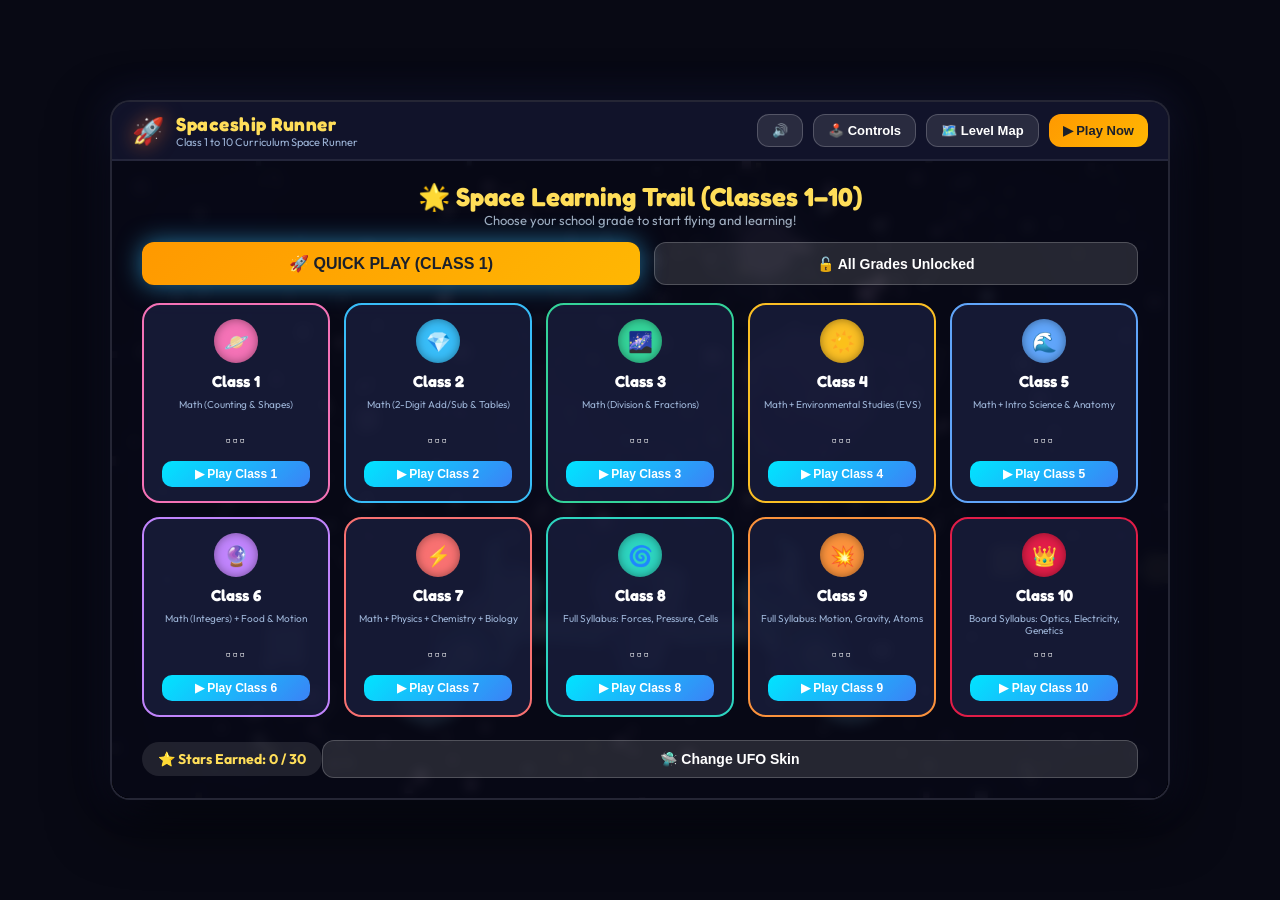
==== WebPreview/index.html @ ee6b1a4c "Initial commit: Spaceship Runner 3D complete game with WebGL 3D engine, Unity C# project, and 10 gra" ====
<!DOCTYPE html>
<html lang="en">
<head>
  <meta charset="UTF-8">
  <meta name="viewport" content="width=device-width, initial-scale=1.0, maximum-scale=1.0, user-scalable=no, viewport-fit=cover">
  <title>Spaceship Runner — 3D Space Runner (Class 1 to 10)</title>
  <link rel="stylesheet" href="styles.css">
  <link rel="preconnect" href="https://fonts.googleapis.com">
  <link rel="preconnect" href="https://fonts.gstatic.com" crossorigin>
  <link href="https://fonts.googleapis.com/css2?family=Outfit:wght@400;600;700;800&family=Fredoka:wght@500;600;700&display=swap" rel="stylesheet">
</head>
<body>
  <div id="game-container">
    <!-- Top Header Bar -->
    <header id="top-bar">
      <div class="logo-area">
        <span class="logo-icon">🚀</span>
        <div class="logo-text">
          <span class="logo-title">Spaceship Runner</span>
          <span class="logo-subtitle">Class 1 to 10 Curriculum Space Runner</span>
        </div>
      </div>
      <div class="header-actions">
        <button id="btn-sound-toggle" class="icon-btn" title="Toggle Sound">🔊</button>
        <button id="btn-controls-toggle" class="nav-btn" title="Toggle On-Screen Virtual Controls">🕹️ Controls</button>
        <button id="btn-map-nav" class="nav-btn">🗺️ Level Map</button>
        <button id="btn-play-hero" class="btn-primary" style="padding: 6px 14px; font-size: 13px;">▶ Play Now</button>
      </div>
    </header>

    <!-- Main Screen Viewport (Three.js 3D WebGL Canvas) -->
    <div id="viewport-wrapper">
      <!-- Cinematic Lens & Space Vignette Overlay -->
      <div id="cinematic-lens-overlay"></div>

      <!-- HUD Overlay (Active during gameplay) -->
      <div id="hud-overlay" class="overlay-panel hidden">
        <div class="hud-left">
          <div class="hud-card level-badge" id="hud-level-badge">Class 1 • Playful Stardust</div>
          <div class="hud-card lives-display" id="hud-lives">
            <span class="heart-icon">❤️</span>
            <span class="heart-icon">❤️</span>
            <span class="heart-icon">❤️</span>
          </div>
        </div>

        <div class="hud-center">
          <div class="hud-progress-wrapper">
            <div class="progress-bar-bg">
              <div id="hud-progress-fill" class="progress-bar-fill" style="width: 0%;"></div>
            </div>
            <span id="hud-progress-text">0 / 5 Coins</span>
          </div>
        </div>

        <div class="hud-right">
          <div class="hud-card score-display">
            <span class="stat-label">SCORE</span>
            <span id="hud-score-val" class="stat-value">0</span>
          </div>
          <div class="hud-card coins-display">
            <span class="stat-label">COINS</span>
            <span id="hud-coins-val" class="stat-value">🪙 0</span>
          </div>
        </div>

        <!-- Dash Ready Indicator -->
        <div id="hud-dash-indicator">
          <div class="dash-bar-bg">
            <div id="hud-dash-fill" class="dash-bar-fill"></div>
          </div>
          <span class="dash-label">WARP DASH [READY]</span>
        </div>

        <!-- Controls helper hint for kids (Auto adapts to desktop / mobile) -->
        <div class="controls-hint" id="hud-controls-hint">
          <span>⌨️ Move: WASD / Arrows / Touch Drag</span>
          <span>•</span>
          <span>⚡ Dash: [SHIFT] or Touch Button</span>
          <span>•</span>
          <span>Collect 🪙 Coins!</span>
        </div>
      </div>

      <!-- Universal Mobile Touch Controls (Auto-shown on touch devices) -->
      <div id="mobile-controls" class="mobile-touch-overlay hidden">
        <!-- Virtual Joystick Area (Left) -->
        <div id="mobile-joystick-zone">
          <div id="joystick-base">
            <div id="joystick-thumb"></div>
          </div>
          <span class="joystick-hint">STEER</span>
        </div>

        <!-- Action Area (Right) -->
        <div id="mobile-action-zone">
          <button id="btn-mobile-dash" class="mobile-dash-btn" title="Warp Dash">
            <span class="dash-btn-icon">⚡</span>
            <span class="dash-btn-text">DASH</span>
            <div class="dash-btn-cooldown" id="mobile-dash-cooldown"></div>
          </button>
        </div>
      </div>

      <!-- Level Map Modal / Screen -->
      <div id="level-map-screen" class="screen-view">
        <div class="map-header">
          <h2>🌟 Space Learning Trail (Classes 1–10)</h2>
          <p>Choose your school grade to start flying and learning!</p>
          <div class="hero-actions" style="margin-top: 14px; display: flex; justify-content: center; gap: 14px; flex-wrap: wrap;">
            <button id="btn-quick-play" class="btn-primary" style="font-size: 16px; padding: 12px 28px; box-shadow: 0 0 25px rgba(56, 189, 248, 0.6); cursor: pointer;">🚀 QUICK PLAY (CLASS 1)</button>
            <button id="btn-unlock-all" class="btn-secondary" style="font-size: 14px; padding: 10px 20px; cursor: pointer;">🔓 All Grades Unlocked</button>
          </div>
        </div>

        <div class="map-trail-container" id="map-trail">
          <!-- 10 Level Nodes dynamically injected -->
        </div>

        <div class="map-footer">
          <div class="stats-pill" id="map-total-stars">⭐ Stars Earned: 0 / 30</div>
          <button id="btn-custom-skin" class="btn-secondary">🛸 Change UFO Skin</button>
        </div>
      </div>

      <!-- Question Panel Modal (Pauses Gameplay) -->
      <div id="question-modal" class="screen-view hidden modal-center">
        <div class="modal-card question-card">
          <div class="question-header">
            <div class="subject-badge" id="q-subject-badge">🧮 MATH</div>
            <div class="topic-tag" id="q-topic-tag">Counting</div>
          </div>

          <div class="question-body">
            <p id="q-text">How many stars are there: ★ ★ ★ ★ ★ ?</p>
          </div>

          <div class="options-grid" id="q-options-grid">
            <button class="opt-btn opt-a" data-index="0">A. 3</button>
            <button class="opt-btn opt-b" data-index="1">B. 4</button>
            <button class="opt-btn opt-c" data-index="2">C. 5</button>
            <button class="opt-btn opt-d" data-index="3">D. 6</button>
          </div>

          <div class="question-mascot-footer">
            <img src="Sprites/mascot_nova.png" alt="Mascot Nova" class="mascot-avatar" id="q-mascot-img">
            <div class="mascot-bubble" id="q-mascot-speech">
              You can do it! Take your time and pick the best answer.
            </div>
            <button id="btn-hint" class="hint-btn">💡 Hint</button>
          </div>
          <div id="q-hint-box" class="hint-box hidden"></div>
        </div>
      </div>

      <!-- "Let's Learn!" Screen (Wrong Answer Educational View) -->
      <div id="learn-mode-modal" class="screen-view hidden modal-center">
        <div class="modal-card learn-card">
          <div class="learn-header">
            <span class="learn-icon">💡</span>
            <h3>Not quite — let's learn this together!</h3>
          </div>

          <div class="learn-question-restated" id="learn-q-restated">
            A force applied on a smaller area produces greater pressure...
          </div>

          <div class="answer-comparison">
            <div class="ans-box ans-wrong">
              <span class="ans-tag">Your Choice</span>
              <p id="learn-chosen-ans">Because the nail is heavier</p>
            </div>
            <div class="ans-box ans-correct">
              <span class="ans-tag">Correct Answer ✓</span>
              <p id="learn-correct-ans">Because the area of the tip is very small, increasing pressure</p>
            </div>
          </div>

          <div class="solution-steps-panel">
            <h4 class="steps-heading">Step-by-Step Solution:</h4>
            <div class="steps-list" id="learn-steps-list">
              <!-- Numbered plain language steps injected here -->
            </div>
          </div>

          <div class="learn-mascot-banner">
            <img src="Sprites/mascot_nova.png" alt="Mascot Nova" class="mascot-avatar">
            <div class="mascot-speech-encouraging">
              "Great try! Now you know it — let's keep flying!" 🚀
            </div>
          </div>

          <div class="learn-actions">
            <button id="btn-learn-retry" class="btn-primary">🔄 Try Again (Same Question)</button>
            <button id="btn-learn-continue" class="btn-success">🚀 Continue Flying</button>
            <button id="btn-learn-map" class="btn-secondary">🗺️ Back to Map</button>
          </div>
        </div>
      </div>

      <!-- Level Complete Modal -->
      <div id="level-complete-modal" class="screen-view hidden modal-center">
        <div class="modal-card complete-card">
          <div class="complete-header">
            <div class="confetti-icon">🎉</div>
            <h2 id="complete-level-title">Class 1 Cleared!</h2>
            <p id="complete-subtitle">Fantastic job flying through the nebula!</p>
          </div>

          <div class="stars-earned-row" id="complete-stars-row">
            <span class="star-award">⭐</span>
            <span class="star-award">⭐</span>
            <span class="star-award">⭐</span>
          </div>

          <div class="complete-stats-row">
            <div class="stat-tile">
              <span class="stat-num" id="complete-score-val">50</span>
              <span class="stat-lbl">Points</span>
            </div>
            <div class="stat-tile">
              <span class="stat-num" id="complete-coins-val">5</span>
              <span class="stat-lbl">Coins</span>
            </div>
            <div class="stat-tile">
              <span class="stat-num" id="complete-accuracy-val">100%</span>
              <span class="stat-lbl">Accuracy</span>
            </div>
          </div>

          <!-- Subject Accuracy Report -->
          <div class="accuracy-breakdown-card">
            <h4>📊 Subject Accuracy Report:</h4>
            <div id="complete-subject-metrics" class="metrics-list">
              <!-- Injected per-subject stats -->
            </div>
          </div>

          <div class="complete-actions">
            <button id="btn-next-level" class="btn-primary">Next Grade 🚀</button>
            <button id="btn-replay-level" class="btn-secondary">Replay 🔄</button>
            <button id="btn-complete-map" class="btn-secondary">Level Map 🗺️</button>
          </div>
        </div>
      </div>

      <!-- Shields Depleted / Try Again Modal -->
      <div id="gameover-modal" class="screen-view hidden modal-center">
        <div class="modal-card learn-card" style="text-align: center; align-items: center;">
          <div class="learn-header">
            <span class="learn-icon" style="font-size: 38px;">🛡️</span>
            <h3 style="color: #f87171; font-size: 22px;">Shields Depleted!</h3>
          </div>
          <p style="color: #cbd5e1; font-size: 15px; max-width: 480px; line-height: 1.5;">
            No worries, space cadet! Every asteroid makes you a sharper pilot. Let's recharge your shields and take another flight!
          </p>
          <div class="learn-actions" style="margin-top: 10px; display: flex; gap: 12px; justify-content: center; flex-wrap: wrap;">
            <button id="btn-gameover-retry" class="btn-primary" style="font-size: 15px; padding: 12px 24px;">🔄 Recharge & Try Again</button>
            <button id="btn-gameover-map" class="btn-secondary" style="font-size: 14px; padding: 12px 20px;">🗺️ Choose Level</button>
          </div>
        </div>
      </div>

      <!-- Skin Customizer Modal -->
      <div id="skin-modal" class="screen-view hidden modal-center">
        <div class="modal-card skin-card">
          <h3>🛸 Choose Your UFO Spaceship</h3>
          <p>Clear higher school grades to unlock special fleet skins!</p>

          <div class="skins-grid">
            <div class="skin-item" data-skin="saucer">
              <img src="Sprites/ufo_saucer.png" alt="Classic Saucer">
              <span class="skin-name">Classic Saucer</span>
              <span class="skin-status unlocked">Default</span>
            </div>
            <div class="skin-item locked" data-skin="dart" id="skin-dart">
              <img src="Sprites/ufo_dart.png" alt="Neon Dart">
              <span class="skin-name">Neon Dart</span>
              <span class="skin-status" id="skin-dart-status">Unlocks at Class 3</span>
            </div>
            <div class="skin-item locked" data-skin="cruiser" id="skin-cruiser">
              <img src="Sprites/ufo_saucer.png" alt="Cosmic Cruiser" style="filter: hue-rotate(180deg);">
              <span class="skin-name">Cosmic Cruiser</span>
              <span class="skin-status" id="skin-cruiser-status">Unlocks at Class 6</span>
            </div>
            <div class="skin-item locked" data-skin="quantum" id="skin-quantum">
              <img src="Sprites/ufo_dart.png" alt="Quantum Explorer" style="filter: hue-rotate(280deg);">
              <span class="skin-name">Quantum Explorer</span>
              <span class="skin-status" id="skin-quantum-status">Unlocks at Class 9</span>
            </div>
          </div>

          <button id="btn-close-skin" class="btn-secondary">Done</button>
        </div>
      </div>

    </div>
  </div>

  <script src="three.min.js"></script>
  <script src="game3d.js"></script>
</body>
</html>
---- WebPreview/styles.css ----
:root {
  --bg-dark: #0c0d1e;
  --panel-bg: rgba(22, 24, 48, 0.94);
  --accent-gold: #ffcc00;
  --accent-cyan: #38ef7d;
  --accent-rose: #ff4b72;
  --pastel-a: #ffe8d6;
  --pastel-b: #d8f3dc;
  --pastel-c: #e0f2fe;
  --pastel-d: #f3e8ff;
  --font-main: 'Outfit', sans-serif;
  --font-kid: 'Fredoka', cursive, sans-serif;
}

* {
  box-sizing: border-box;
  margin: 0;
  padding: 0;
  user-select: none;
}

body {
  background: #080914;
  color: #ffffff;
  font-family: var(--font-main);
  min-height: 100vh;
  display: flex;
  align-items: center;
  justify-content: center;
  overflow: hidden;
}

#game-container {
  width: 100%;
  max-width: 1060px;
  height: 98vh;
  max-height: 700px;
  margin: auto;
  background: var(--bg-dark);
  border-radius: 20px;
  box-shadow: 0 20px 60px rgba(0, 0, 0, 0.8), 0 0 40px rgba(70, 80, 200, 0.2);
  border: 2px solid rgba(255, 255, 255, 0.1);
  overflow: hidden;
  display: flex;
  flex-direction: column;
}

/* Header */
#top-bar {
  display: flex;
  justify-content: space-between;
  align-items: center;
  padding: 10px 20px;
  background: rgba(18, 20, 42, 0.98);
  border-bottom: 2px solid rgba(255, 255, 255, 0.08);
  flex-shrink: 0;
}

.logo-area {
  display: flex;
  align-items: center;
  gap: 12px;
}

.logo-icon {
  font-size: 26px;
  filter: drop-shadow(0 0 10px rgba(255, 120, 50, 0.6));
}

.logo-title {
  font-family: var(--font-kid);
  font-size: 19px;
  font-weight: 700;
  color: #ffde59;
  letter-spacing: 0.5px;
  display: block;
}

.logo-subtitle {
  font-size: 11px;
  color: #9cb3d6;
  display: block;
}

.header-actions {
  display: flex;
  gap: 10px;
}

.icon-btn, .nav-btn {
  background: rgba(255, 255, 255, 0.1);
  border: 1px solid rgba(255, 255, 255, 0.2);
  color: white;
  padding: 8px 14px;
  border-radius: 12px;
  font-size: 13px;
  font-weight: 600;
  cursor: pointer;
  transition: all 0.2s ease;
}

.icon-btn:hover, .nav-btn:hover {
  background: rgba(255, 255, 255, 0.2);
  transform: translateY(-2px);
}

/* Viewport */
#viewport-wrapper {
  position: relative;
  width: 100%;
  flex: 1;
  min-height: 0;
  background: #000;
  overflow: hidden;
  touch-action: none;
}

/* Cinematic Lens & Vignette */
#cinematic-lens-overlay {
  position: absolute;
  inset: 0;
  pointer-events: none;
  background: radial-gradient(circle at center, rgba(0,0,0,0) 55%, rgba(6,9,24,0.45) 80%, rgba(2,3,10,0.82) 100%);
  box-shadow: inset 0 0 80px rgba(0,0,0,0.7);
  z-index: 4;
}

#game-canvas, #viewport-wrapper canvas {
  width: 100%;
  height: 100%;
  display: block;
}

/* HUD Overlay */
#hud-overlay {
  position: absolute;
  top: 0;
  left: 0;
  width: 100%;
  height: 100%;
  pointer-events: none;
  display: flex;
  flex-direction: column;
  justify-content: space-between;
  padding: 16px 20px;
}

.hud-left, .hud-right {
  display: flex;
  gap: 12px;
  align-items: center;
}

.hud-card {
  background: rgba(16, 18, 38, 0.85);
  backdrop-filter: blur(8px);
  border: 1px solid rgba(255, 255, 255, 0.15);
  border-radius: 12px;
  padding: 6px 14px;
  font-size: 14px;
  font-weight: 700;
  display: flex;
  align-items: center;
  gap: 8px;
  box-shadow: 0 4px 15px rgba(0,0,0,0.3);
}

.level-badge {
  color: #5ce1e6;
  border-color: rgba(92, 225, 230, 0.3);
}

.stat-label {
  color: #8da4c4;
  font-size: 10px;
  font-weight: 800;
}

.stat-value {
  color: #ffde59;
  font-size: 16px;
  font-family: var(--font-kid);
}

.hud-progress-wrapper {
  display: flex;
  flex-direction: column;
  align-items: center;
  gap: 4px;
}

.progress-bar-bg {
  width: 220px;
  height: 12px;
  background: rgba(255, 255, 255, 0.15);
  border-radius: 6px;
  overflow: hidden;
  border: 1px solid rgba(255, 255, 255, 0.2);
}

.progress-bar-fill {
  height: 100%;
  background: linear-gradient(90deg, #ff9900, #ffea00);
  transition: width 0.3s ease;
}

#hud-progress-text {
  font-size: 11px;
  font-weight: 700;
  color: #d1e2f9;
}

#hud-dash-indicator {
  align-self: flex-start;
  margin-top: auto;
  margin-bottom: 24px;
  background: rgba(14, 16, 32, 0.85);
  padding: 6px 12px;
  border-radius: 10px;
  border: 1px solid rgba(255, 255, 255, 0.1);
  display: flex;
  align-items: center;
  gap: 8px;
}

.dash-bar-bg {
  width: 70px;
  height: 8px;
  background: rgba(255, 255, 255, 0.2);
  border-radius: 4px;
  overflow: hidden;
}

.dash-bar-fill {
  width: 100%;
  height: 100%;
  background: #00e5ff;
}

.dash-label {
  font-size: 11px;
  font-weight: 700;
  color: #00e5ff;
}

.controls-hint {
  align-self: center;
  background: rgba(0, 0, 0, 0.6);
  padding: 4px 14px;
  border-radius: 20px;
  font-size: 11px;
  color: #a0aec0;
  display: flex;
  gap: 8px;
}

/* Modals and Screens */
.screen-view {
  position: absolute;
  top: 0;
  left: 0;
  width: 100%;
  height: 100%;
  background: rgba(8, 10, 24, 0.88);
  backdrop-filter: blur(6px);
  z-index: 50;
  display: flex;
  flex-direction: column;
  transition: opacity 0.25s ease;
}

.hidden {
  display: none !important;
}

.modal-center {
  align-items: center;
  justify-content: center;
}

.modal-card {
  background: var(--panel-bg);
  border: 2px solid rgba(255, 255, 255, 0.15);
  border-radius: 24px;
  box-shadow: 0 25px 60px rgba(0, 0, 0, 0.8);
  padding: 24px 30px;
  max-width: 680px;
  width: 90%;
  display: flex;
  flex-direction: column;
  gap: 16px;
  animation: popIn 0.25s cubic-bezier(0.175, 0.885, 0.32, 1.275);
}

@keyframes popIn {
  from { transform: scale(0.92); opacity: 0; }
  to { transform: scale(1); opacity: 1; }
}

/* Level Map Screen */
#level-map-screen {
  padding: 20px 30px;
  overflow-y: auto;
}

.map-header {
  text-align: center;
  margin-bottom: 18px;
}

.map-header h2 {
  font-family: var(--font-kid);
  font-size: 26px;
  color: #ffde59;
}

.map-header p {
  font-size: 13px;
  color: #a0aec0;
}

.map-trail-container {
  display: grid;
  grid-template-columns: repeat(5, 1fr);
  gap: 14px;
  margin-bottom: 20px;
}

.map-node {
  background: rgba(26, 29, 60, 0.8);
  border: 2px solid rgba(255, 255, 255, 0.15);
  border-radius: 18px;
  padding: 14px 10px;
  display: flex;
  flex-direction: column;
  align-items: center;
  gap: 8px;
  cursor: pointer;
  transition: all 0.2s ease;
  position: relative;
}

.map-node:hover:not(.locked) {
  transform: translateY(-4px);
  border-color: #ffcc00;
  box-shadow: 0 10px 25px rgba(255, 204, 0, 0.3);
}

.map-node.locked {
  opacity: 0.55;
  cursor: not-allowed;
  filter: grayscale(0.6);
}

.node-planet-badge {
  width: 44px;
  height: 44px;
  border-radius: 50%;
  display: flex;
  align-items: center;
  justify-content: center;
  font-size: 20px;
  box-shadow: inset 0 0 10px rgba(0,0,0,0.4);
}

.node-class-name {
  font-family: var(--font-kid);
  font-size: 16px;
  font-weight: 700;
  color: white;
}

.node-subjects {
  font-size: 10px;
  text-align: center;
  color: #9cb3d6;
  height: 24px;
  line-height: 1.2;
}

.node-stars {
  font-size: 14px;
  letter-spacing: 2px;
}

.node-play-btn {
  background: linear-gradient(135deg, #00e5ff 0%, #3b82f6 100%);
  color: white;
  border: none;
  border-radius: 10px;
  padding: 6px 14px;
  font-size: 12px;
  font-weight: 700;
  cursor: pointer;
  margin-top: 4px;
  transition: transform 0.15s ease, box-shadow 0.15s ease;
  width: 90%;
  text-align: center;
}

.map-node:hover .node-play-btn {
  transform: scale(1.05);
  box-shadow: 0 0 12px rgba(0, 229, 255, 0.7);
}

@media (max-width: 900px) {
  .map-trail-container {
    grid-template-columns: repeat(3, 1fr) !important;
  }
}

@media (max-width: 600px) {
  .map-trail-container {
    grid-template-columns: repeat(2, 1fr) !important;
    gap: 10px !important;
  }
}

@media (max-width: 400px) {
  .map-trail-container {
    grid-template-columns: 1fr !important;
  }
}

.map-footer {
  display: flex;
  justify-content: space-between;
  align-items: center;
  margin-top: auto;
}

.stats-pill {
  background: rgba(255, 255, 255, 0.1);
  padding: 8px 16px;
  border-radius: 20px;
  font-size: 14px;
  font-weight: 700;
  color: #ffde59;
}

/* Question Panel Modal */
.question-header {
  display: flex;
  justify-content: space-between;
  align-items: center;
}

.subject-badge {
  background: linear-gradient(135deg, #ff7b00, #ffae00);
  color: white;
  padding: 4px 14px;
  border-radius: 12px;
  font-weight: 800;
  font-size: 13px;
  letter-spacing: 0.5px;
}

.topic-tag {
  color: #9cb3d6;
  font-size: 13px;
  font-weight: 600;
}

.question-body {
  background: rgba(0, 0, 0, 0.25);
  padding: 16px 20px;
  border-radius: 16px;
  border: 1px solid rgba(255, 255, 255, 0.08);
}

.question-body p {
  font-size: 18px;
  line-height: 1.45;
  color: #f7fafc;
  font-weight: 600;
}

.options-grid {
  display: grid;
  grid-template-columns: 1fr 1fr;
  gap: 12px;
}

.opt-btn {
  padding: 14px 18px;
  border-radius: 14px;
  border: 2px solid transparent;
  font-family: var(--font-main);
  font-size: 15px;
  font-weight: 700;
  text-align: left;
  cursor: pointer;
  transition: all 0.18s ease;
  color: #1a202c;
}

.opt-a { background: var(--pastel-a); }
.opt-b { background: var(--pastel-b); }
.opt-c { background: var(--pastel-c); }
.opt-d { background: var(--pastel-d); }

.opt-btn:hover {
  transform: translateY(-2px);
  filter: brightness(1.05);
  box-shadow: 0 6px 18px rgba(0, 0, 0, 0.3);
}

.opt-btn.correct-highlight {
  background: #38ef7d !important;
  color: #032b13 !important;
  border-color: #00ff66;
}

.opt-btn.wrong-highlight {
  background: #ff5e62 !important;
  color: white !important;
  border-color: #ff2233;
}

.question-mascot-footer {
  display: flex;
  align-items: center;
  gap: 12px;
  background: rgba(255, 255, 255, 0.05);
  padding: 10px 14px;
  border-radius: 14px;
}

.mascot-avatar {
  width: 44px;
  height: 44px;
  object-fit: contain;
}

.mascot-bubble {
  font-size: 13px;
  color: #e2e8f0;
  flex: 1;
}

.hint-btn {
  background: rgba(255, 220, 50, 0.15);
  border: 1px solid rgba(255, 220, 50, 0.4);
  color: #ffde59;
  padding: 6px 12px;
  border-radius: 10px;
  font-size: 12px;
  font-weight: 700;
  cursor: pointer;
}

.hint-box {
  background: rgba(255, 220, 50, 0.1);
  border: 1px dashed rgba(255, 220, 50, 0.5);
  padding: 10px 14px;
  border-radius: 10px;
  font-size: 13px;
  color: #ffde59;
}

/* Learn Mode Modal */
.learn-card {
  max-width: 640px;
  border-color: #38ef7d;
  box-shadow: 0 20px 60px rgba(56, 239, 125, 0.2);
}

.learn-header {
  display: flex;
  align-items: center;
  gap: 10px;
  color: #5ce1e6;
}

.learn-header h3 {
  font-family: var(--font-kid);
  font-size: 22px;
  color: #5ce1e6;
}

.learn-question-restated {
  font-size: 15px;
  color: #cbd5e0;
  background: rgba(0, 0, 0, 0.25);
  padding: 10px 14px;
  border-radius: 10px;
}

.answer-comparison {
  display: grid;
  grid-template-columns: 1fr 1fr;
  gap: 12px;
}

.ans-box {
  padding: 10px 14px;
  border-radius: 12px;
  display: flex;
  flex-direction: column;
  gap: 4px;
}

.ans-wrong {
  background: rgba(255, 75, 114, 0.15);
  border: 1.5px solid #ff4b72;
}

.ans-correct {
  background: rgba(56, 239, 125, 0.15);
  border: 1.5px solid #38ef7d;
}

.ans-tag {
  font-size: 11px;
  font-weight: 800;
  text-transform: uppercase;
}

.ans-wrong .ans-tag { color: #ff758f; }
.ans-correct .ans-tag { color: #38ef7d; }

.ans-box p {
  font-size: 13px;
  font-weight: 600;
}

.solution-steps-panel {
  background: rgba(0, 0, 0, 0.35);
  padding: 14px 18px;
  border-radius: 14px;
  border: 1px solid rgba(255, 255, 255, 0.08);
}

.steps-heading {
  font-size: 14px;
  color: #ffde59;
  margin-bottom: 8px;
}

.steps-list {
  display: flex;
  flex-direction: column;
  gap: 8px;
}

.step-item {
  font-size: 13px;
  line-height: 1.45;
  color: #e2e8f0;
  display: flex;
  gap: 8px;
}

.learn-mascot-banner {
  display: flex;
  align-items: center;
  gap: 12px;
  background: rgba(92, 225, 230, 0.1);
  padding: 8px 14px;
  border-radius: 12px;
  border: 1px solid rgba(92, 225, 230, 0.2);
}

.mascot-speech-encouraging {
  font-size: 13px;
  font-weight: 600;
  color: #70e2ff;
}

.learn-actions, .complete-actions {
  display: flex;
  gap: 12px;
  margin-top: 4px;
}

.btn-primary, .btn-secondary, .btn-success {
  padding: 10px 18px;
  border-radius: 12px;
  font-size: 14px;
  font-weight: 700;
  border: none;
  cursor: pointer;
  transition: all 0.2s ease;
  flex: 1;
  text-align: center;
}

.btn-primary {
  background: linear-gradient(135deg, #ff9900, #ffb703);
  color: #1a202c;
}

.btn-success {
  background: linear-gradient(135deg, #10b981, #059669);
  color: white;
}

.btn-secondary {
  background: rgba(255, 255, 255, 0.12);
  color: white;
  border: 1px solid rgba(255, 255, 255, 0.2);
}

.btn-primary:hover, .btn-success:hover, .btn-secondary:hover {
  transform: translateY(-2px);
  filter: brightness(1.1);
}

/* Level Complete Modal */
.complete-card {
  text-align: center;
  align-items: center;
}

.confetti-icon {
  font-size: 36px;
}

.complete-header h2 {
  font-family: var(--font-kid);
  font-size: 28px;
  color: #ffde59;
}

.complete-header p {
  font-size: 13px;
  color: #a0aec0;
}

.stars-earned-row {
  font-size: 36px;
  letter-spacing: 8px;
  margin: 6px 0;
}

.complete-stats-row {
  display: flex;
  justify-content: center;
  gap: 20px;
  width: 100%;
}

.stat-tile {
  background: rgba(255, 255, 255, 0.06);
  padding: 10px 18px;
  border-radius: 12px;
  display: flex;
  flex-direction: column;
  gap: 2px;
  min-width: 90px;
}

.stat-num {
  font-family: var(--font-kid);
  font-size: 20px;
  color: #ffde59;
}

.stat-lbl {
  font-size: 11px;
  color: #a0aec0;
}

.accuracy-breakdown-card {
  width: 100%;
  background: rgba(0, 0, 0, 0.3);
  padding: 12px 18px;
  border-radius: 14px;
  text-align: left;
}

.accuracy-breakdown-card h4 {
  font-size: 13px;
  color: #5ce1e6;
  margin-bottom: 6px;
}

.metrics-list {
  display: flex;
  flex-direction: column;
  gap: 4px;
  font-size: 12px;
  color: #e2e8f0;
}

/* Skins Grid */
.skins-grid {
  display: grid;
  grid-template-columns: repeat(4, 1fr);
  gap: 12px;
}

.skin-item {
  background: rgba(255, 255, 255, 0.06);
  border: 2px solid rgba(255, 255, 255, 0.15);
  border-radius: 14px;
  padding: 12px 8px;
  display: flex;
  flex-direction: column;
  align-items: center;
  gap: 8px;
  cursor: pointer;
  transition: all 0.2s ease;
}

.skin-item:hover:not(.locked) {
  border-color: #ffcc00;
  transform: translateY(-3px);
}

.skin-item.locked {
  opacity: 0.45;
  cursor: not-allowed;
}

.skin-item img {
  width: 48px;
  height: 48px;
  object-fit: contain;
}

.skin-name {
  font-size: 12px;
  font-weight: 700;
}

.skin-status {
  font-size: 10px;
  color: #9cb3d6;
}

.skin-status.unlocked {
  color: #38ef7d;
}

/* =========================================================
   Universal Mobile Touch Controls & Responsive Styling
   ========================================================= */
.mobile-touch-overlay {
  position: absolute;
  inset: 0;
  pointer-events: none;
  z-index: 20;
  display: flex;
  justify-content: space-between;
  align-items: flex-end;
  padding: 16px 24px;
  box-sizing: border-box;
}

.mobile-touch-overlay.hidden {
  display: none !important;
}

/* Virtual Joystick */
#mobile-joystick-zone {
  pointer-events: auto;
  width: 120px;
  height: 120px;
  display: flex;
  flex-direction: column;
  align-items: center;
  justify-content: center;
  touch-action: none;
  user-select: none;
}

#joystick-base {
  width: 90px;
  height: 90px;
  border-radius: 50%;
  background: radial-gradient(circle, rgba(14, 28, 56, 0.4) 0%, rgba(6, 12, 28, 0.8) 100%);
  border: 2px solid rgba(0, 245, 255, 0.5);
  box-shadow: 0 0 16px rgba(0, 245, 255, 0.25), inset 0 0 12px rgba(0, 245, 255, 0.15);
  position: relative;
  display: flex;
  align-items: center;
  justify-content: center;
  backdrop-filter: blur(6px);
  -webkit-backdrop-filter: blur(6px);
}

#joystick-thumb {
  width: 44px;
  height: 44px;
  border-radius: 50%;
  background: radial-gradient(circle, #38bdf8 0%, #0284c7 100%);
  border: 2px solid #ffffff;
  box-shadow: 0 0 14px rgba(56, 189, 248, 0.9);
  position: absolute;
  pointer-events: none;
  transform: translate(0, 0);
  transition: transform 0.04s ease-out;
}

.joystick-hint {
  margin-top: 6px;
  font-size: 11px;
  font-weight: 700;
  letter-spacing: 1.2px;
  color: rgba(255, 255, 255, 0.7);
  text-shadow: 0 0 6px rgba(0, 245, 255, 0.8);
  text-transform: uppercase;
}

/* Mobile Warp Dash Button */
#mobile-action-zone {
  pointer-events: auto;
  display: flex;
  flex-direction: column;
  align-items: center;
  user-select: none;
}

.mobile-dash-btn {
  width: 82px;
  height: 82px;
  border-radius: 50%;
  background: radial-gradient(circle, rgba(236, 72, 153, 0.95) 0%, rgba(190, 24, 93, 0.95) 100%);
  border: 3px solid rgba(255, 255, 255, 0.9);
  box-shadow: 0 0 24px rgba(236, 72, 153, 0.75), inset 0 0 16px rgba(255, 255, 255, 0.4);
  color: white;
  cursor: pointer;
  display: flex;
  flex-direction: column;
  align-items: center;
  justify-content: center;
  touch-action: manipulation;
  position: relative;
  overflow: hidden;
  transition: transform 0.1s ease, box-shadow 0.1s ease;
}

.mobile-dash-btn:active {
  transform: scale(0.92);
  box-shadow: 0 0 32px rgba(255, 240, 50, 0.95);
}

.dash-btn-icon {
  font-size: 26px;
  line-height: 1;
  filter: drop-shadow(0 0 8px rgba(255, 255, 255, 0.9));
}

.dash-btn-text {
  font-size: 11px;
  font-weight: 800;
  letter-spacing: 1px;
  margin-top: 2px;
}

.dash-btn-cooldown {
  position: absolute;
  inset: 0;
  background: rgba(10, 10, 20, 0.75);
  transform: translateY(100%);
  transition: transform 0.08s linear;
  pointer-events: none;
}

/* Mobile Screens Adaptation */
@media (max-width: 768px) {
  #game-container {
    height: 100vh;
    max-height: 100vh;
    border-radius: 0;
    border: none;
  }

  #top-bar {
    padding: 8px 14px;
  }

  .logo-title {
    font-size: 16px;
  }

  .logo-subtitle {
    display: none;
  }

  .hud-card {
    padding: 6px 10px;
    font-size: 12px;
  }

  .controls-hint {
    font-size: 10px;
    padding: 4px 10px;
  }

  .modal-card {
    width: 94% !important;
    max-height: 88vh !important;
    overflow-y: auto !important;
    padding: 16px !important;
  }

  .options-grid {
    grid-template-columns: 1fr 1fr !important;
    gap: 8px !important;
  }

  .opt-btn {
    padding: 12px 10px !important;
    font-size: 14px !important;
    min-height: 48px !important;
  }

  .learn-actions, .complete-actions {
    flex-direction: column !important;
    gap: 8px !important;
  }
}

@media (max-width: 480px) {
  .options-grid {
    grid-template-columns: 1fr !important;
  }

  .hud-left {
    gap: 6px;
  }

  .hud-right {
    gap: 6px;
  }

  .mobile-dash-btn {
    width: 72px;
    height: 72px;
  }

  #mobile-joystick-zone {
    width: 100px;
    height: 100px;
  }

  #joystick-base {
    width: 80px;
    height: 80px;
  }

  #joystick-thumb {
    width: 38px;
    height: 38px;
  }
}
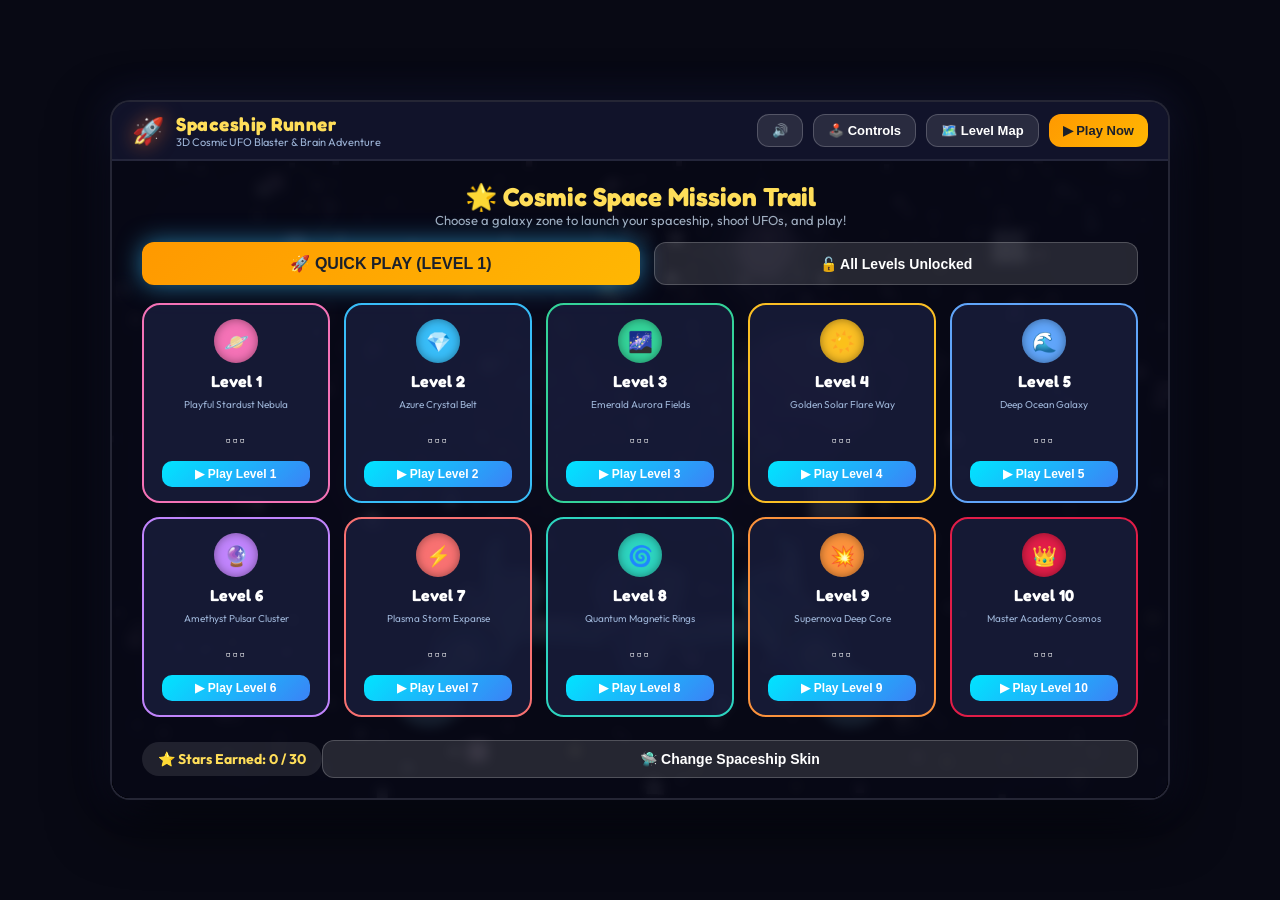
==== commit 6704f4b6: "Replace coins with 3D UFOs, add spaceship laser shooting & UFO blast, colorful kid question panel, a" ====
--- a/WebPreview/index.html
+++ b/WebPreview/index.html
@@ -3,7 +3,7 @@
 <head>
   <meta charset="UTF-8">
   <meta name="viewport" content="width=device-width, initial-scale=1.0, maximum-scale=1.0, user-scalable=no, viewport-fit=cover">
-  <title>Spaceship Runner — 3D Space Runner (Class 1 to 10)</title>
+  <title>Spaceship Runner — 3D Space UFO Blaster</title>
   <link rel="stylesheet" href="styles.css">
   <link rel="preconnect" href="https://fonts.googleapis.com">
   <link rel="preconnect" href="https://fonts.gstatic.com" crossorigin>
@@ -17,7 +17,7 @@
         <span class="logo-icon">🚀</span>
         <div class="logo-text">
           <span class="logo-title">Spaceship Runner</span>
-          <span class="logo-subtitle">Class 1 to 10 Curriculum Space Runner</span>
+          <span class="logo-subtitle">3D Cosmic UFO Blaster & Brain Adventure</span>
         </div>
       </div>
       <div class="header-actions">
@@ -36,7 +36,7 @@
       <!-- HUD Overlay (Active during gameplay) -->
       <div id="hud-overlay" class="overlay-panel hidden">
         <div class="hud-left">
-          <div class="hud-card level-badge" id="hud-level-badge">Class 1 • Playful Stardust</div>
+          <div class="hud-card level-badge" id="hud-level-badge">Level 1 • Playful Stardust</div>
           <div class="hud-card lives-display" id="hud-lives">
             <span class="heart-icon">❤️</span>
             <span class="heart-icon">❤️</span>
@@ -49,7 +49,7 @@
             <div class="progress-bar-bg">
               <div id="hud-progress-fill" class="progress-bar-fill" style="width: 0%;"></div>
             </div>
-            <span id="hud-progress-text">0 / 5 Coins</span>
+            <span id="hud-progress-text">0 / 5 UFOs</span>
           </div>
         </div>
 
@@ -59,8 +59,8 @@
             <span id="hud-score-val" class="stat-value">0</span>
           </div>
           <div class="hud-card coins-display">
-            <span class="stat-label">COINS</span>
-            <span id="hud-coins-val" class="stat-value">🪙 0</span>
+            <span class="stat-label">UFOs</span>
+            <span id="hud-coins-val" class="stat-value">🛸 0</span>
           </div>
         </div>
 
@@ -74,11 +74,11 @@
 
         <!-- Controls helper hint for kids (Auto adapts to desktop / mobile) -->
         <div class="controls-hint" id="hud-controls-hint">
-          <span>⌨️ Move: WASD / Arrows / Touch Drag</span>
+          <span>⌨️ Move: WASD / Arrows / Drag</span>
           <span>•</span>
-          <span>⚡ Dash: [SHIFT] or Touch Button</span>
+          <span>🔫 Shoot: Auto / [SPACE] / Click</span>
           <span>•</span>
-          <span>Collect 🪙 Coins!</span>
+          <span>💥 Blast 🛸 UFOs!</span>
         </div>
       </div>
 
@@ -93,7 +93,11 @@
         </div>
 
         <!-- Action Area (Right) -->
-        <div id="mobile-action-zone">
+        <div id="mobile-action-zone" style="display: flex; gap: 12px; align-items: center;">
+          <button id="btn-mobile-shoot" class="mobile-dash-btn" title="Shoot Laser" style="border-color: rgba(250, 204, 21, 0.8); background: radial-gradient(circle, rgba(234, 179, 8, 0.45) 0%, rgba(15, 23, 42, 0.85) 100%); box-shadow: 0 0 22px rgba(250, 204, 21, 0.45);">
+            <span class="dash-btn-icon">🔥</span>
+            <span class="dash-btn-text" style="color: #fde047;">SHOOT</span>
+          </button>
           <button id="btn-mobile-dash" class="mobile-dash-btn" title="Warp Dash">
             <span class="dash-btn-icon">⚡</span>
             <span class="dash-btn-text">DASH</span>
@@ -105,11 +109,11 @@
       <!-- Level Map Modal / Screen -->
       <div id="level-map-screen" class="screen-view">
         <div class="map-header">
-          <h2>🌟 Space Learning Trail (Classes 1–10)</h2>
-          <p>Choose your school grade to start flying and learning!</p>
+          <h2>🌟 Cosmic Space Mission Trail</h2>
+          <p>Choose a galaxy zone to launch your spaceship, shoot UFOs, and play!</p>
           <div class="hero-actions" style="margin-top: 14px; display: flex; justify-content: center; gap: 14px; flex-wrap: wrap;">
-            <button id="btn-quick-play" class="btn-primary" style="font-size: 16px; padding: 12px 28px; box-shadow: 0 0 25px rgba(56, 189, 248, 0.6); cursor: pointer;">🚀 QUICK PLAY (CLASS 1)</button>
-            <button id="btn-unlock-all" class="btn-secondary" style="font-size: 14px; padding: 10px 20px; cursor: pointer;">🔓 All Grades Unlocked</button>
+            <button id="btn-quick-play" class="btn-primary" style="font-size: 16px; padding: 12px 28px; box-shadow: 0 0 25px rgba(56, 189, 248, 0.6); cursor: pointer;">🚀 QUICK PLAY (LEVEL 1)</button>
+            <button id="btn-unlock-all" class="btn-secondary" style="font-size: 14px; padding: 10px 20px; cursor: pointer;">🔓 All Levels Unlocked</button>
           </div>
         </div>
 
@@ -119,16 +123,22 @@
 
         <div class="map-footer">
           <div class="stats-pill" id="map-total-stars">⭐ Stars Earned: 0 / 30</div>
-          <button id="btn-custom-skin" class="btn-secondary">🛸 Change UFO Skin</button>
-        </div>
-      </div>
-
-      <!-- Question Panel Modal (Pauses Gameplay) -->
+          <button id="btn-custom-skin" class="btn-secondary">🛸 Change Spaceship Skin</button>
+        </div>
+      </div>
+
+      <!-- Question Panel Modal (Pauses Gameplay - Colorful Childish Creative Theme) -->
       <div id="question-modal" class="screen-view hidden modal-center">
         <div class="modal-card question-card">
+          <div class="question-blast-banner">
+            <span class="banner-sparkle">🛸💥</span>
+            <span class="banner-title">UFO BLASTED! SUPER QUIZ TIME!</span>
+            <span class="banner-sparkle">🌈⭐</span>
+          </div>
+
           <div class="question-header">
             <div class="subject-badge" id="q-subject-badge">🧮 MATH</div>
-            <div class="topic-tag" id="q-topic-tag">Counting</div>
+            <div class="topic-tag" id="q-topic-tag">✨ Counting</div>
           </div>
 
           <div class="question-body">
@@ -145,9 +155,9 @@
           <div class="question-mascot-footer">
             <img src="Sprites/mascot_nova.png" alt="Mascot Nova" class="mascot-avatar" id="q-mascot-img">
             <div class="mascot-bubble" id="q-mascot-speech">
-              You can do it! Take your time and pick the best answer.
-            </div>
-            <button id="btn-hint" class="hint-btn">💡 Hint</button>
+              Awesome shot! Pick the right answer to power up your spaceship! 🚀✨
+            </div>
+            <button id="btn-hint" class="hint-btn">💡 Magic Hint</button>
           </div>
           <div id="q-hint-box" class="hint-box hidden"></div>
         </div>
@@ -203,8 +213,8 @@
         <div class="modal-card complete-card">
           <div class="complete-header">
             <div class="confetti-icon">🎉</div>
-            <h2 id="complete-level-title">Class 1 Cleared!</h2>
-            <p id="complete-subtitle">Fantastic job flying through the nebula!</p>
+            <h2 id="complete-level-title">Level 1 Cleared!</h2>
+            <p id="complete-subtitle">Fantastic job blasting UFOs through the nebula!</p>
           </div>
 
           <div class="stars-earned-row" id="complete-stars-row">
@@ -220,7 +230,7 @@
             </div>
             <div class="stat-tile">
               <span class="stat-num" id="complete-coins-val">5</span>
-              <span class="stat-lbl">Coins</span>
+              <span class="stat-lbl">UFOs Blasted</span>
             </div>
             <div class="stat-tile">
               <span class="stat-num" id="complete-accuracy-val">100%</span>
@@ -237,7 +247,7 @@
           </div>
 
           <div class="complete-actions">
-            <button id="btn-next-level" class="btn-primary">Next Grade 🚀</button>
+            <button id="btn-next-level" class="btn-primary">Next Level 🚀</button>
             <button id="btn-replay-level" class="btn-secondary">Replay 🔄</button>
             <button id="btn-complete-map" class="btn-secondary">Level Map 🗺️</button>
           </div>
@@ -264,8 +274,8 @@
       <!-- Skin Customizer Modal -->
       <div id="skin-modal" class="screen-view hidden modal-center">
         <div class="modal-card skin-card">
-          <h3>🛸 Choose Your UFO Spaceship</h3>
-          <p>Clear higher school grades to unlock special fleet skins!</p>
+          <h3>🛸 Choose Your Spaceship</h3>
+          <p>Clear higher space missions to unlock special fleet skins!</p>
 
           <div class="skins-grid">
             <div class="skin-item" data-skin="saucer">
@@ -276,17 +286,17 @@
             <div class="skin-item locked" data-skin="dart" id="skin-dart">
               <img src="Sprites/ufo_dart.png" alt="Neon Dart">
               <span class="skin-name">Neon Dart</span>
-              <span class="skin-status" id="skin-dart-status">Unlocks at Class 3</span>
+              <span class="skin-status" id="skin-dart-status">Unlocks at Level 3</span>
             </div>
             <div class="skin-item locked" data-skin="cruiser" id="skin-cruiser">
               <img src="Sprites/ufo_saucer.png" alt="Cosmic Cruiser" style="filter: hue-rotate(180deg);">
               <span class="skin-name">Cosmic Cruiser</span>
-              <span class="skin-status" id="skin-cruiser-status">Unlocks at Class 6</span>
+              <span class="skin-status" id="skin-cruiser-status">Unlocks at Level 6</span>
             </div>
             <div class="skin-item locked" data-skin="quantum" id="skin-quantum">
               <img src="Sprites/ufo_dart.png" alt="Quantum Explorer" style="filter: hue-rotate(280deg);">
               <span class="skin-name">Quantum Explorer</span>
-              <span class="skin-status" id="skin-quantum-status">Unlocks at Class 9</span>
+              <span class="skin-status" id="skin-quantum-status">Unlocks at Level 9</span>
             </div>
           </div>
 
--- a/WebPreview/styles.css
+++ b/WebPreview/styles.css
@@ -438,124 +438,223 @@
   color: #ffde59;
 }
 
-/* Question Panel Modal */
+/* Question Panel Modal — Colorful Childish Creative Theme */
+.question-card {
+  background: linear-gradient(150deg, #3b0764 0%, #1e1b4b 50%, #0f172a 100%) !important;
+  border: 4px solid #ffde59 !important;
+  border-radius: 30px !important;
+  box-shadow:
+    0 0 0 6px rgba(255, 107, 139, 0.45),
+    0 25px 65px rgba(0, 0, 0, 0.85),
+    inset 0 2px 20px rgba(255, 255, 255, 0.2) !important;
+  padding: 22px 28px !important;
+  position: relative;
+  overflow: hidden;
+  animation: popBounce 0.4s cubic-bezier(0.34, 1.56, 0.64, 1) !important;
+}
+
+@keyframes popBounce {
+  0% { transform: scale(0.75) rotate(-2deg); opacity: 0; }
+  65% { transform: scale(1.04) rotate(1deg); opacity: 1; }
+  100% { transform: scale(1) rotate(0deg); opacity: 1; }
+}
+
+.question-blast-banner {
+  display: flex;
+  align-items: center;
+  justify-content: center;
+  gap: 10px;
+  background: linear-gradient(90deg, #ff4b72 0%, #ff9f1c 50%, #ffde59 100%);
+  color: #1e1b4b;
+  font-family: var(--font-kid);
+  font-size: 16px;
+  font-weight: 700;
+  padding: 8px 18px;
+  border-radius: 999px;
+  box-shadow: 0 5px 15px rgba(255, 75, 114, 0.45), inset 0 2px 4px rgba(255, 255, 255, 0.65);
+  text-transform: uppercase;
+  letter-spacing: 0.6px;
+  animation: bannerPulse 2s infinite ease-in-out;
+}
+
+@keyframes bannerPulse {
+  0%, 100% { transform: scale(1); }
+  50% { transform: scale(1.02); }
+}
+
+.banner-sparkle {
+  font-size: 18px;
+}
+
 .question-header {
   display: flex;
   justify-content: space-between;
   align-items: center;
+  gap: 10px;
 }
 
 .subject-badge {
-  background: linear-gradient(135deg, #ff7b00, #ffae00);
-  color: white;
-  padding: 4px 14px;
-  border-radius: 12px;
-  font-weight: 800;
-  font-size: 13px;
-  letter-spacing: 0.5px;
+  background: linear-gradient(135deg, #ff6b8b 0%, #ff8e53 100%);
+  color: #ffffff;
+  padding: 6px 18px;
+  border-radius: 999px;
+  border: 2px solid #ffffff;
+  font-family: var(--font-kid);
+  font-weight: 700;
+  font-size: 15px;
+  letter-spacing: 0.6px;
+  box-shadow: 0 4px 12px rgba(255, 107, 139, 0.5);
+  text-shadow: 0 1px 2px rgba(0, 0, 0, 0.3);
 }
 
 .topic-tag {
-  color: #9cb3d6;
-  font-size: 13px;
+  background: rgba(56, 189, 248, 0.22);
+  border: 2px solid #7dd3fc;
+  color: #bae6fd;
+  padding: 5px 14px;
+  border-radius: 999px;
+  font-family: var(--font-kid);
+  font-size: 14px;
   font-weight: 600;
 }
 
 .question-body {
-  background: rgba(0, 0, 0, 0.25);
-  padding: 16px 20px;
-  border-radius: 16px;
-  border: 1px solid rgba(255, 255, 255, 0.08);
+  background: linear-gradient(135deg, rgba(255, 255, 255, 0.16) 0%, rgba(255, 255, 255, 0.08) 100%);
+  padding: 18px 22px;
+  border-radius: 22px;
+  border: 3px dashed #7dd3fc;
+  box-shadow: inset 0 0 20px rgba(56, 189, 248, 0.15);
+  text-align: center;
 }
 
 .question-body p {
-  font-size: 18px;
+  font-family: var(--font-kid);
+  font-size: 21px;
   line-height: 1.45;
-  color: #f7fafc;
-  font-weight: 600;
+  color: #ffffff;
+  font-weight: 700;
+  text-shadow: 0 2px 6px rgba(0, 0, 0, 0.45);
 }
 
 .options-grid {
   display: grid;
   grid-template-columns: 1fr 1fr;
-  gap: 12px;
+  gap: 14px;
 }
 
 .opt-btn {
-  padding: 14px 18px;
-  border-radius: 14px;
-  border: 2px solid transparent;
-  font-family: var(--font-main);
-  font-size: 15px;
+  padding: 15px 20px;
+  border-radius: 20px;
+  border: 3px solid rgba(255, 255, 255, 0.85);
+  font-family: var(--font-kid);
+  font-size: 17px;
   font-weight: 700;
   text-align: left;
   cursor: pointer;
-  transition: all 0.18s ease;
-  color: #1a202c;
-}
-
-.opt-a { background: var(--pastel-a); }
-.opt-b { background: var(--pastel-b); }
-.opt-c { background: var(--pastel-c); }
-.opt-d { background: var(--pastel-d); }
-
-.opt-btn:hover {
-  transform: translateY(-2px);
-  filter: brightness(1.05);
-  box-shadow: 0 6px 18px rgba(0, 0, 0, 0.3);
+  transition: transform 0.16s cubic-bezier(0.34, 1.56, 0.64, 1), box-shadow 0.16s ease, filter 0.16s ease;
+  color: #1e1b4b;
+  position: relative;
+}
+
+.opt-a {
+  background: linear-gradient(135deg, #ff9a9e 0%, #fecfef 100%);
+  box-shadow: 0 6px 0 #e11d48, 0 10px 18px rgba(225, 29, 72, 0.35);
+}
+.opt-b {
+  background: linear-gradient(135deg, #84fab0 0%, #8fd3f4 100%);
+  box-shadow: 0 6px 0 #0284c7, 0 10px 18px rgba(2, 132, 199, 0.35);
+}
+.opt-c {
+  background: linear-gradient(135deg, #f6d365 0%, #fda085 100%);
+  box-shadow: 0 6px 0 #d97706, 0 10px 18px rgba(217, 119, 6, 0.35);
+}
+.opt-d {
+  background: linear-gradient(135deg, #e0c3fc 0%, #8ec5fc 100%);
+  box-shadow: 0 6px 0 #7c3aed, 0 10px 18px rgba(124, 58, 237, 0.35);
+}
+
+.opt-btn:hover:not(:disabled) {
+  transform: translateY(-4px) scale(1.02);
+  filter: brightness(1.07);
+}
+
+.opt-btn:active:not(:disabled) {
+  transform: translateY(3px);
 }
 
 .opt-btn.correct-highlight {
-  background: #38ef7d !important;
-  color: #032b13 !important;
-  border-color: #00ff66;
+  background: linear-gradient(135deg, #4ade80 0%, #22c55e 100%) !important;
+  color: #052e16 !important;
+  border-color: #ffffff !important;
+  box-shadow: 0 6px 0 #15803d, 0 0 25px rgba(74, 222, 128, 0.85) !important;
+  transform: scale(1.04);
 }
 
 .opt-btn.wrong-highlight {
-  background: #ff5e62 !important;
-  color: white !important;
-  border-color: #ff2233;
+  background: linear-gradient(135deg, #fb7185 0%, #e11d48 100%) !important;
+  color: #ffffff !important;
+  border-color: #ffe4e6 !important;
+  box-shadow: 0 6px 0 #9f1239, 0 0 20px rgba(225, 29, 72, 0.7) !important;
 }
 
 .question-mascot-footer {
   display: flex;
   align-items: center;
-  gap: 12px;
-  background: rgba(255, 255, 255, 0.05);
-  padding: 10px 14px;
-  border-radius: 14px;
+  gap: 14px;
+  background: linear-gradient(90deg, rgba(250, 204, 21, 0.16), rgba(244, 114, 182, 0.16));
+  border: 2px solid rgba(250, 204, 21, 0.45);
+  padding: 10px 16px;
+  border-radius: 20px;
 }
 
 .mascot-avatar {
-  width: 44px;
-  height: 44px;
+  width: 48px;
+  height: 48px;
   object-fit: contain;
+  filter: drop-shadow(0 4px 8px rgba(0, 0, 0, 0.4));
+  animation: mascotFloat 2.4s infinite ease-in-out;
+}
+
+@keyframes mascotFloat {
+  0%, 100% { transform: translateY(0px) rotate(-3deg); }
+  50% { transform: translateY(-5px) rotate(3deg); }
 }
 
 .mascot-bubble {
+  font-family: var(--font-kid);
+  font-size: 14px;
+  font-weight: 600;
+  color: #fef08a;
+  flex: 1;
+}
+
+.hint-btn {
+  background: linear-gradient(135deg, #fde047 0%, #f59e0b 100%);
+  border: 2px solid #ffffff;
+  color: #1e1b4b;
+  padding: 8px 14px;
+  border-radius: 999px;
+  font-family: var(--font-kid);
   font-size: 13px;
-  color: #e2e8f0;
-  flex: 1;
-}
-
-.hint-btn {
-  background: rgba(255, 220, 50, 0.15);
-  border: 1px solid rgba(255, 220, 50, 0.4);
-  color: #ffde59;
-  padding: 6px 12px;
-  border-radius: 10px;
-  font-size: 12px;
   font-weight: 700;
   cursor: pointer;
+  box-shadow: 0 3px 0 #b45309, 0 4px 12px rgba(245, 158, 11, 0.4);
+  transition: transform 0.15s ease;
+}
+
+.hint-btn:hover {
+  transform: scale(1.06);
 }
 
 .hint-box {
-  background: rgba(255, 220, 50, 0.1);
-  border: 1px dashed rgba(255, 220, 50, 0.5);
-  padding: 10px 14px;
-  border-radius: 10px;
-  font-size: 13px;
-  color: #ffde59;
+  background: rgba(254, 240, 138, 0.18);
+  border: 2px dashed #fde047;
+  padding: 12px 16px;
+  border-radius: 16px;
+  font-family: var(--font-kid);
+  font-size: 15px;
+  color: #fef08a;
+  text-align: center;
 }
 
 /* Learn Mode Modal */
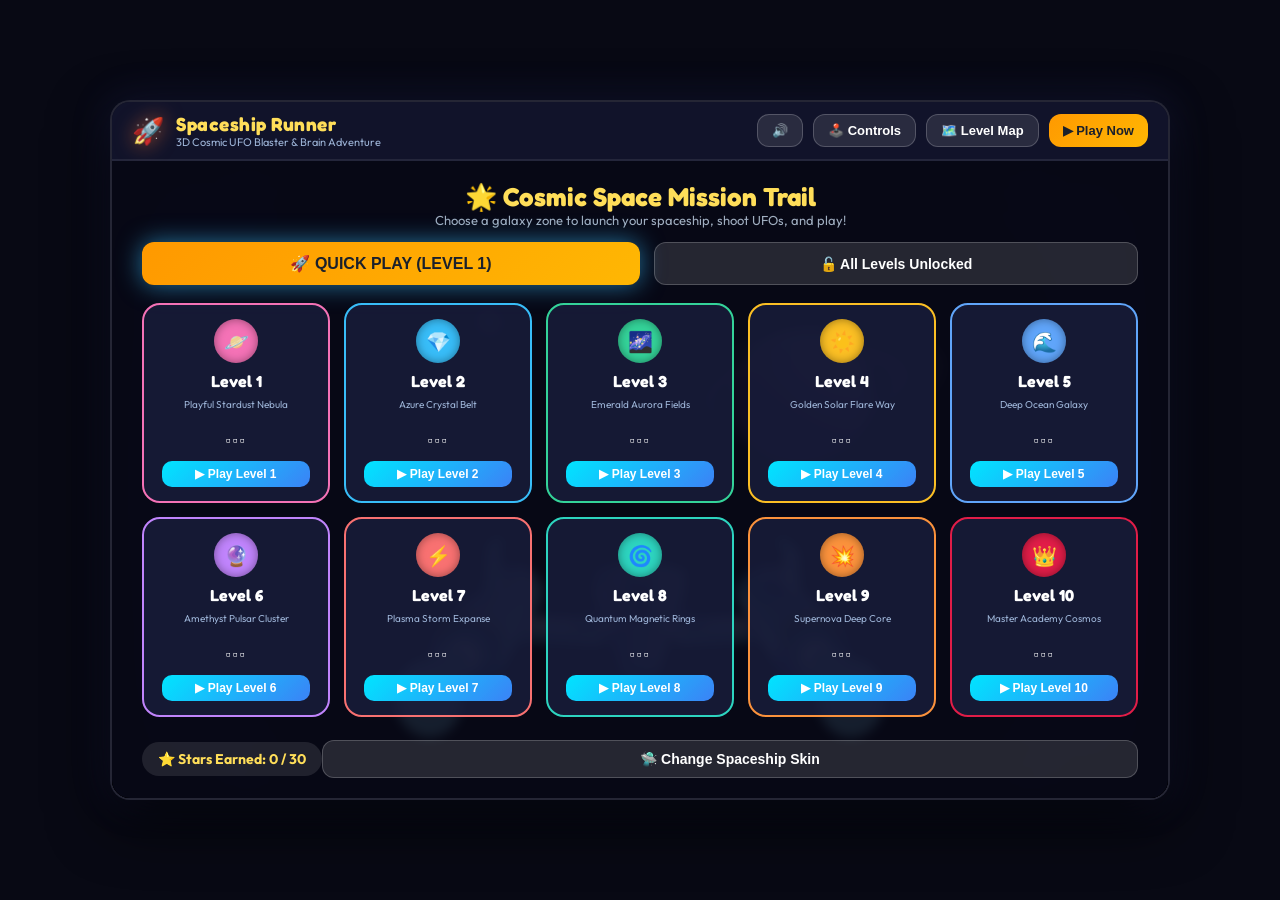
==== commit 56946b02: "Shoot UFO with Shift button on laptop and prominent on-screen SHOOT button on mobile" ====
--- a/WebPreview/index.html
+++ b/WebPreview/index.html
@@ -64,25 +64,23 @@
           </div>
         </div>
 
-        <!-- Dash Ready Indicator -->
+        <!-- Laser Cannon Indicator -->
         <div id="hud-dash-indicator">
           <div class="dash-bar-bg">
             <div id="hud-dash-fill" class="dash-bar-fill"></div>
           </div>
-          <span class="dash-label">WARP DASH [READY]</span>
+          <span class="dash-label">🔫 LASER CANNON [SHIFT]</span>
         </div>
 
         <!-- Controls helper hint for kids (Auto adapts to desktop / mobile) -->
         <div class="controls-hint" id="hud-controls-hint">
-          <span>⌨️ Move: WASD / Arrows / Drag</span>
+          <span>⌨️ Steer: WASD / Arrows / Touch</span>
           <span>•</span>
-          <span>🔫 Shoot: Auto / [SPACE] / Click</span>
-          <span>•</span>
-          <span>💥 Blast 🛸 UFOs!</span>
-        </div>
-      </div>
-
-      <!-- Universal Mobile Touch Controls (Auto-shown on touch devices) -->
+          <span>🔫 Shoot UFO: Press [SHIFT] or Tap 🎯 SHOOT</span>
+        </div>
+      </div>
+
+      <!-- Universal Mobile & On-Screen Controls (Shown automatically during gameplay) -->
       <div id="mobile-controls" class="mobile-touch-overlay hidden">
         <!-- Virtual Joystick Area (Left) -->
         <div id="mobile-joystick-zone">
@@ -92,16 +90,11 @@
           <span class="joystick-hint">STEER</span>
         </div>
 
-        <!-- Action Area (Right) -->
-        <div id="mobile-action-zone" style="display: flex; gap: 12px; align-items: center;">
-          <button id="btn-mobile-shoot" class="mobile-dash-btn" title="Shoot Laser" style="border-color: rgba(250, 204, 21, 0.8); background: radial-gradient(circle, rgba(234, 179, 8, 0.45) 0%, rgba(15, 23, 42, 0.85) 100%); box-shadow: 0 0 22px rgba(250, 204, 21, 0.45);">
-            <span class="dash-btn-icon">🔥</span>
-            <span class="dash-btn-text" style="color: #fde047;">SHOOT</span>
-          </button>
-          <button id="btn-mobile-dash" class="mobile-dash-btn" title="Warp Dash">
-            <span class="dash-btn-icon">⚡</span>
-            <span class="dash-btn-text">DASH</span>
-            <div class="dash-btn-cooldown" id="mobile-dash-cooldown"></div>
+        <!-- Shoot Button Area (Right) -->
+        <div id="mobile-action-zone">
+          <button id="btn-mobile-shoot" class="mobile-dash-btn" title="Shoot UFO (Shift)">
+            <span class="dash-btn-icon">🎯</span>
+            <span class="dash-btn-text">SHOOT</span>
           </button>
         </div>
       </div>
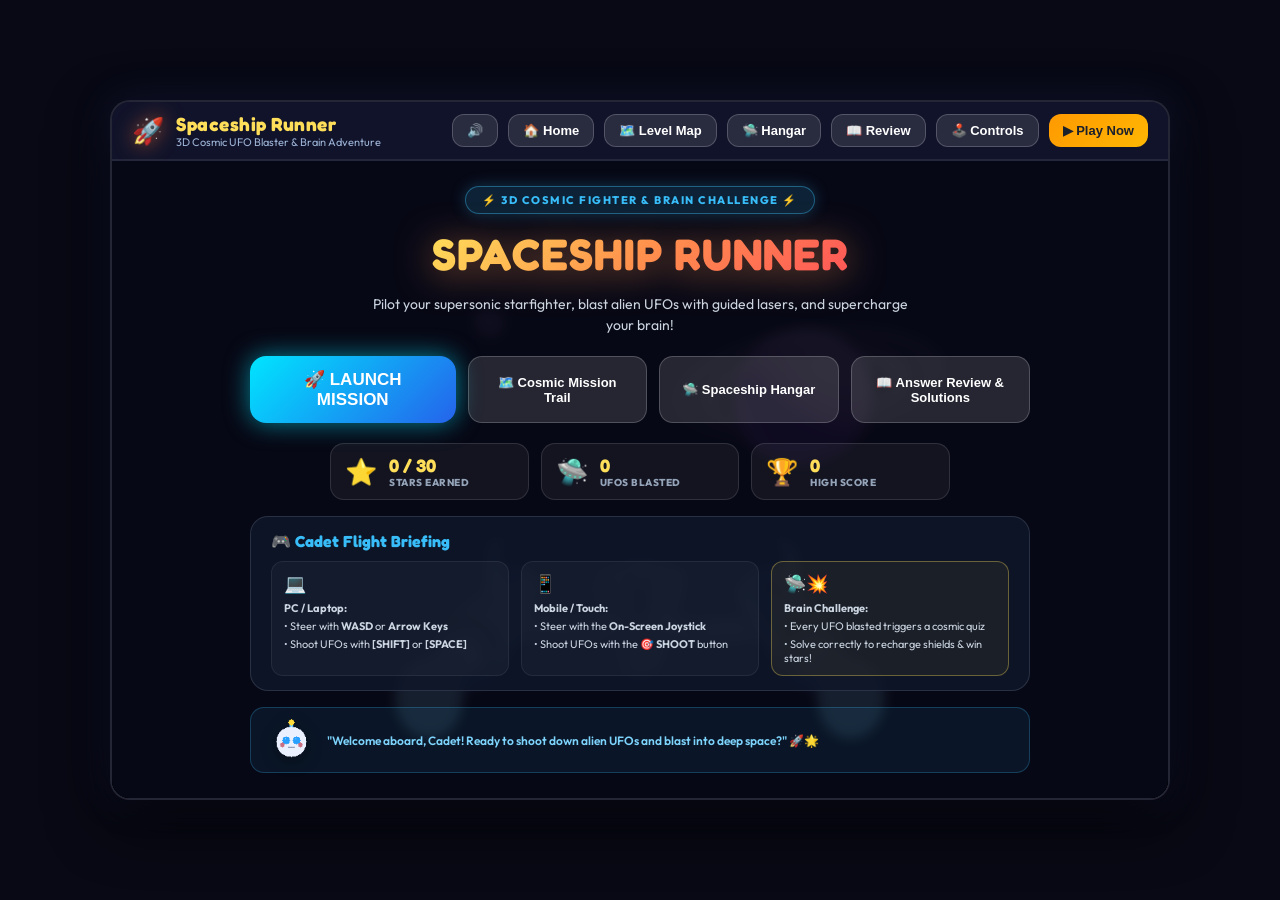
==== commit ca674817: "Implement all 8 screens: Start screen, Level Map, Gameplay HUD, Question Panel, Answer Review with s" ====
--- a/WebPreview/index.html
+++ b/WebPreview/index.html
@@ -13,7 +13,7 @@
   <div id="game-container">
     <!-- Top Header Bar -->
     <header id="top-bar">
-      <div class="logo-area">
+      <div class="logo-area" id="brand-home-link" style="cursor: pointer;" title="Go to Start Screen">
         <span class="logo-icon">🚀</span>
         <div class="logo-text">
           <span class="logo-title">Spaceship Runner</span>
@@ -22,8 +22,11 @@
       </div>
       <div class="header-actions">
         <button id="btn-sound-toggle" class="icon-btn" title="Toggle Sound">🔊</button>
+        <button id="btn-home-nav" class="nav-btn" title="Main Menu / Start Screen">🏠 Home</button>
+        <button id="btn-map-nav" class="nav-btn" title="Cosmic Mission Trail">🗺️ Level Map</button>
+        <button id="btn-hangar-nav" class="nav-btn" title="Spaceship Hangar & Fleet Skins">🛸 Hangar</button>
+        <button id="btn-review-nav" class="nav-btn" title="Answer Review & Step-by-Step Solutions">📖 Review</button>
         <button id="btn-controls-toggle" class="nav-btn" title="Toggle On-Screen Virtual Controls">🕹️ Controls</button>
-        <button id="btn-map-nav" class="nav-btn">🗺️ Level Map</button>
         <button id="btn-play-hero" class="btn-primary" style="padding: 6px 14px; font-size: 13px;">▶ Play Now</button>
       </div>
     </header>
@@ -33,7 +36,111 @@
       <!-- Cinematic Lens & Space Vignette Overlay -->
       <div id="cinematic-lens-overlay"></div>
 
-      <!-- HUD Overlay (Active during gameplay) -->
+      <!-- =========================================================
+           1. START SCREEN (Title / Main Menu)
+           ========================================================= -->
+      <div id="start-screen" class="screen-view">
+        <div class="start-hero-card">
+          <div class="start-badge-pill">⚡ 3D COSMIC FIGHTER & BRAIN CHALLENGE ⚡</div>
+          <h1 class="start-title">SPACESHIP RUNNER</h1>
+          <p class="start-subtitle">Pilot your supersonic starfighter, blast alien UFOs with guided lasers, and supercharge your brain!</p>
+
+          <div class="start-hero-actions">
+            <button id="btn-start-launch" class="btn-primary start-btn-giant">🚀 LAUNCH MISSION</button>
+            <button id="btn-start-map" class="btn-secondary start-btn-action">🗺️ Cosmic Mission Trail</button>
+            <button id="btn-start-hangar" class="btn-secondary start-btn-action">🛸 Spaceship Hangar</button>
+            <button id="btn-start-review" class="btn-secondary start-btn-action">📖 Answer Review & Solutions</button>
+          </div>
+
+          <!-- Pilot Career Summary -->
+          <div class="start-stats-grid">
+            <div class="start-stat-item">
+              <span class="stat-icon">⭐</span>
+              <div class="stat-details">
+                <span class="stat-number" id="start-stars-val">0 / 30</span>
+                <span class="stat-label">Stars Earned</span>
+              </div>
+            </div>
+            <div class="start-stat-item">
+              <span class="stat-icon">🛸</span>
+              <div class="stat-details">
+                <span class="stat-number" id="start-ufos-val">0</span>
+                <span class="stat-label">UFOs Blasted</span>
+              </div>
+            </div>
+            <div class="start-stat-item">
+              <span class="stat-icon">🏆</span>
+              <div class="stat-details">
+                <span class="stat-number" id="start-score-val">0</span>
+                <span class="stat-label">High Score</span>
+              </div>
+            </div>
+          </div>
+
+          <!-- Pilot Briefing / How to Play -->
+          <div class="start-briefing-card">
+            <h3>🎮 Cadet Flight Briefing</h3>
+            <div class="briefing-columns">
+              <div class="briefing-col">
+                <span class="col-icon">💻</span>
+                <strong>PC / Laptop:</strong>
+                <p>• Steer with <b>WASD</b> or <b>Arrow Keys</b></p>
+                <p>• Shoot UFOs with <b>[SHIFT]</b> or <b>[SPACE]</b></p>
+              </div>
+              <div class="briefing-col">
+                <span class="col-icon">📱</span>
+                <strong>Mobile / Touch:</strong>
+                <p>• Steer with the <b>On-Screen Joystick</b></p>
+                <p>• Shoot UFOs with the <b>🎯 SHOOT</b> button</p>
+              </div>
+              <div class="briefing-col highlight">
+                <span class="col-icon">🛸💥</span>
+                <strong>Brain Challenge:</strong>
+                <p>• Every UFO blasted triggers a cosmic quiz</p>
+                <p>• Solve correctly to recharge shields & win stars!</p>
+              </div>
+            </div>
+          </div>
+
+          <!-- Mascot Nova Greeting -->
+          <div class="start-mascot-row">
+            <img src="Sprites/mascot_nova.png" alt="Mascot Nova" class="mascot-avatar">
+            <div class="start-mascot-speech">
+              "Welcome aboard, Cadet! Ready to shoot down alien UFOs and blast into deep space?" 🚀🌟
+            </div>
+          </div>
+        </div>
+      </div>
+
+      <!-- =========================================================
+           2. LEVEL MAP (Cosmic Space Mission Trail)
+           ========================================================= -->
+      <div id="level-map-screen" class="screen-view hidden">
+        <div class="map-header">
+          <h2>🌟 Cosmic Space Mission Trail</h2>
+          <p>Choose a galaxy zone to launch your spaceship, shoot UFOs, and play!</p>
+          <div class="hero-actions" style="margin-top: 14px; display: flex; justify-content: center; gap: 12px; flex-wrap: wrap;">
+            <button id="btn-quick-play" class="btn-primary" style="font-size: 15px; padding: 10px 24px; box-shadow: 0 0 25px rgba(56, 189, 248, 0.6); cursor: pointer;">🚀 QUICK PLAY</button>
+            <button id="btn-map-to-start" class="btn-secondary" style="font-size: 13px; padding: 10px 18px; cursor: pointer;">🏠 Main Menu</button>
+            <button id="btn-map-to-hangar" class="btn-secondary" style="font-size: 13px; padding: 10px 18px; cursor: pointer;">🛸 Hangar & Skins</button>
+            <button id="btn-map-to-review" class="btn-secondary" style="font-size: 13px; padding: 10px 18px; cursor: pointer;">📖 Review Solutions</button>
+            <button id="btn-unlock-all" class="btn-secondary" style="font-size: 13px; padding: 10px 18px; cursor: pointer;">🔓 Unlock All Levels</button>
+          </div>
+        </div>
+
+        <div class="map-trail-container" id="map-trail">
+          <!-- 10 Level Nodes dynamically injected -->
+        </div>
+
+        <div class="map-footer">
+          <div class="stats-pill" id="map-total-stars">⭐ Stars Earned: 0 / 30</div>
+          <button id="btn-custom-skin" class="btn-secondary">🛸 Change Spaceship Skin</button>
+        </div>
+      </div>
+
+      <!-- =========================================================
+           3. GAMEPLAY SCREEN WITH HUD OVERLAY
+           ========================================================= -->
       <div id="hud-overlay" class="overlay-panel hidden">
         <div class="hud-left">
           <div class="hud-card level-badge" id="hud-level-badge">Level 1 • Playful Stardust</div>
@@ -72,7 +179,7 @@
           <span class="dash-label">🔫 LASER CANNON [SHIFT]</span>
         </div>
 
-        <!-- Controls helper hint for kids (Auto adapts to desktop / mobile) -->
+        <!-- Controls helper hint for kids -->
         <div class="controls-hint" id="hud-controls-hint">
           <span>⌨️ Steer: WASD / Arrows / Touch</span>
           <span>•</span>
@@ -80,7 +187,7 @@
         </div>
       </div>
 
-      <!-- Universal Mobile & On-Screen Controls (Shown automatically during gameplay) -->
+      <!-- Universal Mobile & On-Screen Virtual Controls -->
       <div id="mobile-controls" class="mobile-touch-overlay hidden">
         <!-- Virtual Joystick Area (Left) -->
         <div id="mobile-joystick-zone">
@@ -99,28 +206,9 @@
         </div>
       </div>
 
-      <!-- Level Map Modal / Screen -->
-      <div id="level-map-screen" class="screen-view">
-        <div class="map-header">
-          <h2>🌟 Cosmic Space Mission Trail</h2>
-          <p>Choose a galaxy zone to launch your spaceship, shoot UFOs, and play!</p>
-          <div class="hero-actions" style="margin-top: 14px; display: flex; justify-content: center; gap: 14px; flex-wrap: wrap;">
-            <button id="btn-quick-play" class="btn-primary" style="font-size: 16px; padding: 12px 28px; box-shadow: 0 0 25px rgba(56, 189, 248, 0.6); cursor: pointer;">🚀 QUICK PLAY (LEVEL 1)</button>
-            <button id="btn-unlock-all" class="btn-secondary" style="font-size: 14px; padding: 10px 20px; cursor: pointer;">🔓 All Levels Unlocked</button>
-          </div>
-        </div>
-
-        <div class="map-trail-container" id="map-trail">
-          <!-- 10 Level Nodes dynamically injected -->
-        </div>
-
-        <div class="map-footer">
-          <div class="stats-pill" id="map-total-stars">⭐ Stars Earned: 0 / 30</div>
-          <button id="btn-custom-skin" class="btn-secondary">🛸 Change Spaceship Skin</button>
-        </div>
-      </div>
-
-      <!-- Question Panel Modal (Pauses Gameplay - Colorful Childish Creative Theme) -->
+      <!-- =========================================================
+           4. QUESTION PANEL AFTER A UFO IS DESTROYED
+           ========================================================= -->
       <div id="question-modal" class="screen-view hidden modal-center">
         <div class="modal-card question-card">
           <div class="question-blast-banner">
@@ -156,7 +244,9 @@
         </div>
       </div>
 
-      <!-- "Let's Learn!" Screen (Wrong Answer Educational View) -->
+      <!-- =========================================================
+           5. ANSWER REVIEW WITH STEP-BY-STEP SOLUTION (Immediate wrong-answer learning)
+           ========================================================= -->
       <div id="learn-mode-modal" class="screen-view hidden modal-center">
         <div class="modal-card learn-card">
           <div class="learn-header">
@@ -196,12 +286,49 @@
           <div class="learn-actions">
             <button id="btn-learn-retry" class="btn-primary">🔄 Try Again (Same Question)</button>
             <button id="btn-learn-continue" class="btn-success">🚀 Continue Flying</button>
+            <button id="btn-learn-review-all" class="btn-secondary">📖 Review All Solutions</button>
             <button id="btn-learn-map" class="btn-secondary">🗺️ Back to Map</button>
           </div>
         </div>
       </div>
 
-      <!-- Level Complete Modal -->
+      <!-- =========================================================
+           5B. DEDICATED ANSWER REVIEW & SOLUTIONS STUDY SCREEN
+           ========================================================= -->
+      <div id="answer-review-modal" class="screen-view hidden modal-center">
+        <div class="modal-card review-card">
+          <div class="review-header">
+            <div class="review-title-group">
+              <span class="review-badge-icon">📖</span>
+              <div>
+                <h2>Answer Review & Step-by-Step Solutions</h2>
+                <p>Study question breakdowns and step-by-step solutions to master every cosmic zone!</p>
+              </div>
+            </div>
+            <button id="btn-close-review-x" class="close-card-btn" title="Close Review">✕</button>
+          </div>
+
+          <!-- Level Selector Bar for Questions -->
+          <div class="review-level-filter-bar" id="review-level-filters">
+            <!-- Filter buttons injected dynamically (All, Level 1, Level 2, ...) -->
+          </div>
+
+          <!-- Questions & Solutions Container -->
+          <div class="review-questions-list" id="review-questions-container">
+            <!-- Dynamically populated cards with question, correct answer, and step-by-step solution -->
+          </div>
+
+          <div class="review-footer">
+            <button id="btn-review-back-game" class="btn-primary">🚀 Play Level</button>
+            <button id="btn-review-back-map" class="btn-secondary">🗺️ Mission Trail</button>
+            <button id="btn-review-back-home" class="btn-secondary">🏠 Main Menu</button>
+          </div>
+        </div>
+      </div>
+
+      <!-- =========================================================
+           6. LEVEL CLEARED SCREEN WITH SUBJECT ACCURACY REPORT
+           ========================================================= -->
       <div id="level-complete-modal" class="screen-view hidden modal-center">
         <div class="modal-card complete-card">
           <div class="complete-header">
@@ -235,65 +362,139 @@
           <div class="accuracy-breakdown-card">
             <h4>📊 Subject Accuracy Report:</h4>
             <div id="complete-subject-metrics" class="metrics-list">
-              <!-- Injected per-subject stats -->
+              <!-- Injected per-subject stats & visual progress bars -->
             </div>
           </div>
 
           <div class="complete-actions">
             <button id="btn-next-level" class="btn-primary">Next Level 🚀</button>
+            <button id="btn-complete-review" class="btn-primary" style="background: linear-gradient(135deg, #10b981 0%, #059669 100%);">📖 Review Level Solutions</button>
             <button id="btn-replay-level" class="btn-secondary">Replay 🔄</button>
             <button id="btn-complete-map" class="btn-secondary">Level Map 🗺️</button>
-          </div>
-        </div>
-      </div>
-
-      <!-- Shields Depleted / Try Again Modal -->
+            <button id="btn-complete-home" class="btn-secondary">🏠 Main Menu</button>
+          </div>
+        </div>
+      </div>
+
+      <!-- =========================================================
+           7. GAME OVER SCREEN (Shields Depleted)
+           ========================================================= -->
       <div id="gameover-modal" class="screen-view hidden modal-center">
         <div class="modal-card learn-card" style="text-align: center; align-items: center;">
           <div class="learn-header">
-            <span class="learn-icon" style="font-size: 38px;">🛡️</span>
-            <h3 style="color: #f87171; font-size: 22px;">Shields Depleted!</h3>
+            <span class="learn-icon" style="font-size: 38px;">🛡️💥</span>
+            <h3 style="color: #f87171; font-size: 24px;">Shields Depleted!</h3>
           </div>
           <p style="color: #cbd5e1; font-size: 15px; max-width: 480px; line-height: 1.5;">
             No worries, space cadet! Every asteroid makes you a sharper pilot. Let's recharge your shields and take another flight!
           </p>
+
+          <div class="complete-stats-row" style="margin: 16px 0; width: 100%; max-width: 440px;">
+            <div class="stat-tile">
+              <span class="stat-num" id="gameover-level-val">1</span>
+              <span class="stat-lbl">Level</span>
+            </div>
+            <div class="stat-tile">
+              <span class="stat-num" id="gameover-ufos-val">0</span>
+              <span class="stat-lbl">UFOs Blasted</span>
+            </div>
+            <div class="stat-tile">
+              <span class="stat-num" id="gameover-score-val">0</span>
+              <span class="stat-lbl">Score</span>
+            </div>
+          </div>
+
           <div class="learn-actions" style="margin-top: 10px; display: flex; gap: 12px; justify-content: center; flex-wrap: wrap;">
             <button id="btn-gameover-retry" class="btn-primary" style="font-size: 15px; padding: 12px 24px;">🔄 Recharge & Try Again</button>
+            <button id="btn-gameover-review" class="btn-secondary" style="font-size: 14px; padding: 12px 20px;">📖 Review Questions</button>
             <button id="btn-gameover-map" class="btn-secondary" style="font-size: 14px; padding: 12px 20px;">🗺️ Choose Level</button>
-          </div>
-        </div>
-      </div>
-
-      <!-- Skin Customizer Modal -->
+            <button id="btn-gameover-home" class="btn-secondary" style="font-size: 14px; padding: 12px 20px;">🏠 Main Menu</button>
+          </div>
+        </div>
+      </div>
+
+      <!-- =========================================================
+           8. SPACESHIP SKIN SELECTOR (Hangar & Fleet Customizer)
+           ========================================================= -->
       <div id="skin-modal" class="screen-view hidden modal-center">
         <div class="modal-card skin-card">
-          <h3>🛸 Choose Your Spaceship</h3>
-          <p>Clear higher space missions to unlock special fleet skins!</p>
+          <div class="skin-header">
+            <div class="skin-title-wrap">
+              <span class="hangar-icon">🛸</span>
+              <div>
+                <h3>Spaceship Hangar & Fleet Skins</h3>
+                <p>Customize your 3D starfighter armor, cockpit glow, and plasma thrusters!</p>
+              </div>
+            </div>
+            <button id="btn-close-skin-x" class="close-card-btn" title="Close Hangar">✕</button>
+          </div>
 
           <div class="skins-grid">
-            <div class="skin-item" data-skin="saucer">
-              <img src="Sprites/ufo_saucer.png" alt="Classic Saucer">
-              <span class="skin-name">Classic Saucer</span>
-              <span class="skin-status unlocked">Default</span>
-            </div>
-            <div class="skin-item locked" data-skin="dart" id="skin-dart">
-              <img src="Sprites/ufo_dart.png" alt="Neon Dart">
-              <span class="skin-name">Neon Dart</span>
-              <span class="skin-status" id="skin-dart-status">Unlocks at Level 3</span>
-            </div>
-            <div class="skin-item locked" data-skin="cruiser" id="skin-cruiser">
-              <img src="Sprites/ufo_saucer.png" alt="Cosmic Cruiser" style="filter: hue-rotate(180deg);">
-              <span class="skin-name">Cosmic Cruiser</span>
-              <span class="skin-status" id="skin-cruiser-status">Unlocks at Level 6</span>
-            </div>
-            <div class="skin-item locked" data-skin="quantum" id="skin-quantum">
-              <img src="Sprites/ufo_dart.png" alt="Quantum Explorer" style="filter: hue-rotate(280deg);">
-              <span class="skin-name">Quantum Explorer</span>
-              <span class="skin-status" id="skin-quantum-status">Unlocks at Level 9</span>
-            </div>
-          </div>
-
-          <button id="btn-close-skin" class="btn-secondary">Done</button>
+            <div class="skin-item active" data-skin="teal" id="skin-teal">
+              <div class="skin-preview-sphere skin-teal-sphere">
+                <span class="skin-emoji">🚀</span>
+              </div>
+              <div class="skin-info">
+                <span class="skin-name">Neo-Teal Fighter</span>
+                <span class="skin-desc">Military emerald camo armor & cyan ion drive</span>
+                <div class="skin-stats-bars">
+                  <span>⚡ Speed: 85%</span> • <span>🛡️ Armor: 90%</span>
+                </div>
+                <span class="skin-status unlocked" id="skin-teal-status">✓ Equipped</span>
+              </div>
+              <button class="skin-equip-btn">Equipped</button>
+            </div>
+
+            <div class="skin-item" data-skin="phoenix" id="skin-phoenix">
+              <div class="skin-preview-sphere skin-phoenix-sphere">
+                <span class="skin-emoji">🔥</span>
+              </div>
+              <div class="skin-info">
+                <span class="skin-name">Solar Phoenix</span>
+                <span class="skin-desc">Crimson gold armor with solar flare plasma</span>
+                <div class="skin-stats-bars">
+                  <span>⚡ Speed: 95%</span> • <span>🛡️ Armor: 80%</span>
+                </div>
+                <span class="skin-status" id="skin-phoenix-status">Unlocks at Level 3</span>
+              </div>
+              <button class="skin-equip-btn">Equip</button>
+            </div>
+
+            <div class="skin-item" data-skin="stealth" id="skin-stealth">
+              <div class="skin-preview-sphere skin-stealth-sphere">
+                <span class="skin-emoji">🌌</span>
+              </div>
+              <div class="skin-info">
+                <span class="skin-name">Void Phantom</span>
+                <span class="skin-desc">Obsidian stealth titanium & ultraviolet pulse</span>
+                <div class="skin-stats-bars">
+                  <span>⚡ Speed: 90%</span> • <span>🛡️ Armor: 95%</span>
+                </div>
+                <span class="skin-status" id="skin-stealth-status">Unlocks at Level 6</span>
+              </div>
+              <button class="skin-equip-btn">Equip</button>
+            </div>
+
+            <div class="skin-item" data-skin="cyber" id="skin-cyber">
+              <div class="skin-preview-sphere skin-cyber-sphere">
+                <span class="skin-emoji">⚡</span>
+              </div>
+              <div class="skin-info">
+                <span class="skin-name">Cyberpunk Nova</span>
+                <span class="skin-desc">Neon magenta hyperdrive with hot pink flame</span>
+                <div class="skin-stats-bars">
+                  <span>⚡ Speed: 98%</span> • <span>🛡️ Armor: 85%</span>
+                </div>
+                <span class="skin-status" id="skin-cyber-status">Unlocks at Level 9</span>
+              </div>
+              <button class="skin-equip-btn">Equip</button>
+            </div>
+          </div>
+
+          <div class="skin-modal-actions">
+            <button id="btn-close-skin" class="btn-primary" style="padding: 10px 32px;">✓ Confirm & Fly</button>
+            <button id="btn-skin-unlock-all" class="btn-secondary">🔓 Unlock All Skins (Cadet Pass)</button>
+          </div>
         </div>
       </div>
 
--- a/WebPreview/styles.css
+++ b/WebPreview/styles.css
@@ -882,54 +882,629 @@
   color: #e2e8f0;
 }
 
-/* Skins Grid */
+/* =========================================================
+   Start Screen (Title / Main Menu) Styling
+   ========================================================= */
+#start-screen {
+  overflow-y: auto;
+  padding: 24px 20px;
+  align-items: center;
+  justify-content: flex-start;
+}
+
+.start-hero-card {
+  width: 100%;
+  max-width: 780px;
+  margin: auto;
+  display: flex;
+  flex-direction: column;
+  align-items: center;
+  text-align: center;
+  gap: 16px;
+  animation: popIn 0.3s cubic-bezier(0.175, 0.885, 0.32, 1.275);
+}
+
+.start-badge-pill {
+  display: inline-block;
+  background: rgba(56, 189, 248, 0.15);
+  border: 1px solid rgba(56, 189, 248, 0.4);
+  color: #38bdf8;
+  font-size: 11px;
+  font-weight: 800;
+  letter-spacing: 1.5px;
+  padding: 6px 16px;
+  border-radius: 999px;
+  box-shadow: 0 0 15px rgba(56, 189, 248, 0.25);
+}
+
+.start-title {
+  font-family: var(--font-kid);
+  font-size: 44px;
+  font-weight: 800;
+  letter-spacing: 1px;
+  background: linear-gradient(135deg, #ffde59 0%, #ff914d 50%, #ff5757 100%);
+  -webkit-background-clip: text;
+  -webkit-text-fill-color: transparent;
+  filter: drop-shadow(0 4px 18px rgba(255, 145, 77, 0.5));
+  margin: 0;
+  line-height: 1.1;
+}
+
+.start-subtitle {
+  font-size: 14px;
+  color: #cbd5e1;
+  max-width: 540px;
+  line-height: 1.5;
+}
+
+.start-hero-actions {
+  display: flex;
+  gap: 12px;
+  flex-wrap: wrap;
+  justify-content: center;
+  width: 100%;
+  margin-top: 4px;
+}
+
+.start-btn-giant {
+  background: linear-gradient(135deg, #00e5ff 0%, #2563eb 100%) !important;
+  color: white !important;
+  font-size: 17px !important;
+  padding: 13px 32px !important;
+  border-radius: 16px !important;
+  box-shadow: 0 0 25px rgba(0, 229, 255, 0.55) !important;
+  cursor: pointer;
+  border: none;
+  font-weight: 800 !important;
+}
+
+.start-btn-giant:hover {
+  transform: translateY(-3px) scale(1.02);
+  box-shadow: 0 0 35px rgba(0, 229, 255, 0.8) !important;
+}
+
+.start-btn-action {
+  font-size: 13px;
+  padding: 12px 18px;
+  border-radius: 14px;
+  cursor: pointer;
+}
+
+.start-stats-grid {
+  display: grid;
+  grid-template-columns: repeat(3, 1fr);
+  gap: 12px;
+  width: 100%;
+  max-width: 620px;
+  margin-top: 4px;
+}
+
+.start-stat-item {
+  background: rgba(255, 255, 255, 0.05);
+  border: 1px solid rgba(255, 255, 255, 0.12);
+  border-radius: 14px;
+  padding: 10px 14px;
+  display: flex;
+  align-items: center;
+  gap: 12px;
+  text-align: left;
+}
+
+.start-stat-item .stat-icon {
+  font-size: 26px;
+}
+
+.start-stat-item .stat-details {
+  display: flex;
+  flex-direction: column;
+}
+
+.start-stat-item .stat-number {
+  font-family: var(--font-kid);
+  font-size: 18px;
+  color: #ffde59;
+  font-weight: 700;
+}
+
+.start-stat-item .stat-label {
+  font-size: 10px;
+  color: #94a3b8;
+  text-transform: uppercase;
+  letter-spacing: 0.5px;
+}
+
+.start-briefing-card {
+  width: 100%;
+  background: rgba(15, 23, 42, 0.85);
+  border: 1px solid rgba(148, 163, 184, 0.2);
+  border-radius: 18px;
+  padding: 14px 20px;
+  text-align: left;
+}
+
+.start-briefing-card h3 {
+  font-family: var(--font-kid);
+  font-size: 16px;
+  color: #38bdf8;
+  margin-bottom: 10px;
+}
+
+.briefing-columns {
+  display: grid;
+  grid-template-columns: repeat(3, 1fr);
+  gap: 12px;
+}
+
+.briefing-col {
+  background: rgba(255, 255, 255, 0.03);
+  border: 1px solid rgba(255, 255, 255, 0.07);
+  border-radius: 12px;
+  padding: 10px 12px;
+  font-size: 11px;
+  color: #cbd5e1;
+  display: flex;
+  flex-direction: column;
+  gap: 4px;
+}
+
+.briefing-col .col-icon {
+  font-size: 18px;
+  margin-bottom: 2px;
+}
+
+.briefing-col.highlight {
+  border-color: rgba(255, 222, 89, 0.35);
+  background: rgba(255, 222, 89, 0.06);
+}
+
+.start-mascot-row {
+  display: flex;
+  align-items: center;
+  gap: 12px;
+  background: rgba(56, 189, 248, 0.08);
+  border: 1px solid rgba(56, 189, 248, 0.25);
+  border-radius: 14px;
+  padding: 8px 16px;
+  width: 100%;
+}
+
+.start-mascot-speech {
+  font-size: 12px;
+  font-weight: 600;
+  color: #7dd3fc;
+  text-align: left;
+}
+
+/* =========================================================
+   Answer Review & Step-by-Step Solutions Screen
+   ========================================================= */
+.review-card {
+  max-width: 820px !important;
+  width: 95% !important;
+  max-height: 88vh !important;
+  overflow: hidden !important;
+  display: flex !important;
+  flex-direction: column !important;
+  padding: 20px 24px !important;
+  background: #0f172a !important;
+  border: 2px solid rgba(56, 189, 248, 0.4) !important;
+}
+
+.review-header {
+  display: flex;
+  justify-content: space-between;
+  align-items: flex-start;
+  margin-bottom: 6px;
+  border-bottom: 1px solid rgba(255, 255, 255, 0.1);
+  padding-bottom: 10px;
+}
+
+.review-title-group {
+  display: flex;
+  align-items: center;
+  gap: 12px;
+  text-align: left;
+}
+
+.review-badge-icon {
+  font-size: 32px;
+}
+
+.review-title-group h2 {
+  font-family: var(--font-kid);
+  font-size: 22px;
+  color: #ffde59;
+  margin: 0;
+}
+
+.review-title-group p {
+  font-size: 12px;
+  color: #94a3b8;
+  margin: 2px 0 0 0;
+}
+
+.close-card-btn {
+  background: rgba(255, 255, 255, 0.1);
+  border: 1px solid rgba(255, 255, 255, 0.2);
+  color: white;
+  width: 32px;
+  height: 32px;
+  border-radius: 50%;
+  font-size: 16px;
+  cursor: pointer;
+  display: flex;
+  align-items: center;
+  justify-content: center;
+  transition: all 0.2s ease;
+}
+
+.close-card-btn:hover {
+  background: #ef4444;
+  border-color: #ef4444;
+}
+
+.review-level-filter-bar {
+  display: flex;
+  gap: 8px;
+  overflow-x: auto;
+  padding: 6px 2px;
+  scrollbar-width: thin;
+  margin-bottom: 8px;
+}
+
+.review-filter-btn {
+  background: rgba(255, 255, 255, 0.08);
+  border: 1px solid rgba(255, 255, 255, 0.15);
+  color: #cbd5e1;
+  padding: 5px 12px;
+  border-radius: 10px;
+  font-size: 11px;
+  font-weight: 700;
+  cursor: pointer;
+  white-space: nowrap;
+  transition: all 0.15s ease;
+}
+
+.review-filter-btn.active {
+  background: #38bdf8;
+  color: #0f172a;
+  border-color: #38bdf8;
+  box-shadow: 0 0 10px rgba(56, 189, 248, 0.5);
+}
+
+.review-questions-list {
+  flex: 1;
+  overflow-y: auto;
+  display: flex;
+  flex-direction: column;
+  gap: 14px;
+  padding-right: 4px;
+  margin-bottom: 10px;
+}
+
+.review-q-card {
+  background: rgba(30, 41, 59, 0.7);
+  border: 1px solid rgba(255, 255, 255, 0.1);
+  border-radius: 14px;
+  padding: 14px 16px;
+  display: flex;
+  flex-direction: column;
+  gap: 10px;
+  text-align: left;
+}
+
+.review-q-card:hover {
+  border-color: rgba(56, 189, 248, 0.4);
+}
+
+.review-q-header {
+  display: flex;
+  justify-content: space-between;
+  align-items: center;
+  gap: 8px;
+}
+
+.review-subject-badge {
+  background: linear-gradient(135deg, #8b5cf6, #ec4899);
+  color: white;
+  padding: 3px 10px;
+  border-radius: 8px;
+  font-size: 11px;
+  font-weight: 800;
+}
+
+.review-topic-tag {
+  font-size: 11px;
+  color: #94a3b8;
+}
+
+.review-q-body {
+  font-size: 14px;
+  font-weight: 600;
+  color: #f8fafc;
+  line-height: 1.4;
+}
+
+.review-options-list {
+  display: grid;
+  grid-template-columns: 1fr 1fr;
+  gap: 6px;
+}
+
+.review-opt-item {
+  background: rgba(15, 23, 42, 0.6);
+  border: 1px solid rgba(255, 255, 255, 0.08);
+  border-radius: 8px;
+  padding: 6px 10px;
+  font-size: 12px;
+  color: #cbd5e1;
+}
+
+.review-opt-item.is-correct {
+  background: rgba(16, 185, 129, 0.2);
+  border-color: #10b981;
+  color: #a7f3d0;
+  font-weight: 700;
+}
+
+.review-solution-box {
+  background: rgba(15, 23, 42, 0.85);
+  border-left: 3px solid #38bdf8;
+  border-radius: 6px;
+  padding: 8px 12px;
+  display: flex;
+  flex-direction: column;
+  gap: 4px;
+}
+
+.review-solution-heading {
+  font-size: 11px;
+  font-weight: 800;
+  color: #38bdf8;
+  text-transform: uppercase;
+  letter-spacing: 0.5px;
+}
+
+.review-step-row {
+  font-size: 12px;
+  color: #e2e8f0;
+  line-height: 1.35;
+}
+
+.review-step-num {
+  font-weight: 700;
+  color: #fbbf24;
+}
+
+.review-tip-box {
+  font-size: 11px;
+  color: #cbd5e1;
+  background: rgba(251, 191, 36, 0.1);
+  border: 1px dashed rgba(251, 191, 36, 0.35);
+  border-radius: 6px;
+  padding: 5px 10px;
+}
+
+.review-footer {
+  display: flex;
+  gap: 10px;
+  padding-top: 8px;
+  border-top: 1px solid rgba(255, 255, 255, 0.08);
+}
+
+/* =========================================================
+   Spaceship Hangar & Fleet Skin Selector Styling
+   ========================================================= */
+.skin-card {
+  max-width: 760px !important;
+  width: 95% !important;
+  background: #0b0f19 !important;
+  border: 2px solid rgba(99, 102, 241, 0.4) !important;
+}
+
+.skin-header {
+  display: flex;
+  justify-content: space-between;
+  align-items: center;
+  border-bottom: 1px solid rgba(255, 255, 255, 0.08);
+  padding-bottom: 10px;
+}
+
+.skin-title-wrap {
+  display: flex;
+  align-items: center;
+  gap: 12px;
+  text-align: left;
+}
+
+.hangar-icon {
+  font-size: 32px;
+}
+
+.skin-title-wrap h3 {
+  font-family: var(--font-kid);
+  font-size: 22px;
+  color: #ffde59;
+  margin: 0;
+}
+
+.skin-title-wrap p {
+  font-size: 12px;
+  color: #94a3b8;
+  margin: 2px 0 0 0;
+}
+
 .skins-grid {
   display: grid;
-  grid-template-columns: repeat(4, 1fr);
+  grid-template-columns: repeat(2, 1fr) !important;
+  gap: 14px !important;
+  margin: 8px 0 !important;
+}
+
+.skin-item {
+  background: rgba(30, 41, 59, 0.6) !important;
+  border: 2px solid rgba(255, 255, 255, 0.12) !important;
+  border-radius: 16px !important;
+  padding: 14px !important;
+  display: flex !important;
+  flex-direction: row !important;
+  align-items: center !important;
+  gap: 14px !important;
+  text-align: left !important;
+  cursor: pointer !important;
+  transition: all 0.2s ease !important;
+}
+
+.skin-item:hover:not(.locked) {
+  border-color: #38bdf8 !important;
+  transform: translateY(-2px) !important;
+  box-shadow: 0 6px 20px rgba(56, 189, 248, 0.25) !important;
+}
+
+.skin-item.active {
+  border-color: #ffde59 !important;
+  background: rgba(255, 222, 89, 0.08) !important;
+  box-shadow: 0 0 20px rgba(255, 222, 89, 0.3) !important;
+}
+
+.skin-item.locked {
+  opacity: 0.55 !important;
+}
+
+.skin-preview-sphere {
+  width: 58px;
+  height: 58px;
+  border-radius: 50%;
+  display: flex;
+  align-items: center;
+  justify-content: center;
+  flex-shrink: 0;
+  box-shadow: inset 0 0 12px rgba(0,0,0,0.6);
+  border: 2px solid rgba(255, 255, 255, 0.3);
+}
+
+.skin-teal-sphere {
+  background: radial-gradient(circle at 35% 35%, #5eead4, #0d9488, #134e4a);
+  border-color: #2dd4bf;
+}
+
+.skin-phoenix-sphere {
+  background: radial-gradient(circle at 35% 35%, #fde047, #f97316, #991b1b);
+  border-color: #f59e0b;
+}
+
+.skin-stealth-sphere {
+  background: radial-gradient(circle at 35% 35%, #818cf8, #3730a3, #09090b);
+  border-color: #6366f1;
+}
+
+.skin-cyber-sphere {
+  background: radial-gradient(circle at 35% 35%, #f472b6, #ec4899, #4c1d95);
+  border-color: #e11d48;
+}
+
+.skin-emoji {
+  font-size: 24px;
+}
+
+.skin-info {
+  flex: 1;
+  display: flex;
+  flex-direction: column;
+  gap: 3px;
+}
+
+.skin-name {
+  font-family: var(--font-kid);
+  font-size: 15px;
+  font-weight: 700;
+  color: white;
+}
+
+.skin-desc {
+  font-size: 11px;
+  color: #94a3b8;
+  line-height: 1.25;
+}
+
+.skin-stats-bars {
+  font-size: 10px;
+  color: #38bdf8;
+  font-weight: 600;
+  margin-top: 2px;
+}
+
+.skin-status {
+  font-size: 11px;
+  font-weight: 700;
+  color: #f87171;
+}
+
+.skin-status.unlocked {
+  color: #34d399;
+}
+
+.skin-equip-btn {
+  background: rgba(255, 255, 255, 0.1);
+  border: 1px solid rgba(255, 255, 255, 0.2);
+  color: white;
+  border-radius: 8px;
+  padding: 6px 12px;
+  font-size: 11px;
+  font-weight: 700;
+  cursor: pointer;
+  align-self: center;
+}
+
+.skin-item.active .skin-equip-btn {
+  background: #ffde59;
+  color: #0f172a;
+  border-color: #ffde59;
+}
+
+.skin-modal-actions {
+  display: flex;
   gap: 12px;
-}
-
-.skin-item {
-  background: rgba(255, 255, 255, 0.06);
-  border: 2px solid rgba(255, 255, 255, 0.15);
-  border-radius: 14px;
-  padding: 12px 8px;
-  display: flex;
-  flex-direction: column;
-  align-items: center;
-  gap: 8px;
-  cursor: pointer;
-  transition: all 0.2s ease;
-}
-
-.skin-item:hover:not(.locked) {
-  border-color: #ffcc00;
-  transform: translateY(-3px);
-}
-
-.skin-item.locked {
-  opacity: 0.45;
-  cursor: not-allowed;
-}
-
-.skin-item img {
-  width: 48px;
-  height: 48px;
-  object-fit: contain;
-}
-
-.skin-name {
+  justify-content: center;
+  margin-top: 6px;
+}
+
+/* Visual Progress Bars in Subject Accuracy Report */
+.metric-item-row {
+  display: flex;
+  align-items: center;
+  gap: 10px;
+  padding: 4px 0;
+}
+
+.metric-name-badge {
+  font-weight: 700;
+  min-width: 110px;
   font-size: 12px;
-  font-weight: 700;
-}
-
-.skin-status {
-  font-size: 10px;
-  color: #9cb3d6;
-}
-
-.skin-status.unlocked {
-  color: #38ef7d;
+  color: #f1f5f9;
+}
+
+.metric-bar-wrapper {
+  flex: 1;
+  height: 10px;
+  background: rgba(255, 255, 255, 0.1);
+  border-radius: 999px;
+  overflow: hidden;
+}
+
+.metric-bar-fill {
+  height: 100%;
+  border-radius: 999px;
+  background: linear-gradient(90deg, #38bdf8, #10b981);
+  transition: width 0.6s ease;
+}
+
+.metric-percent {
+  font-family: var(--font-kid);
+  font-size: 12px;
+  min-width: 45px;
+  text-align: right;
+  color: #ffde59;
 }
 
 /* =========================================================
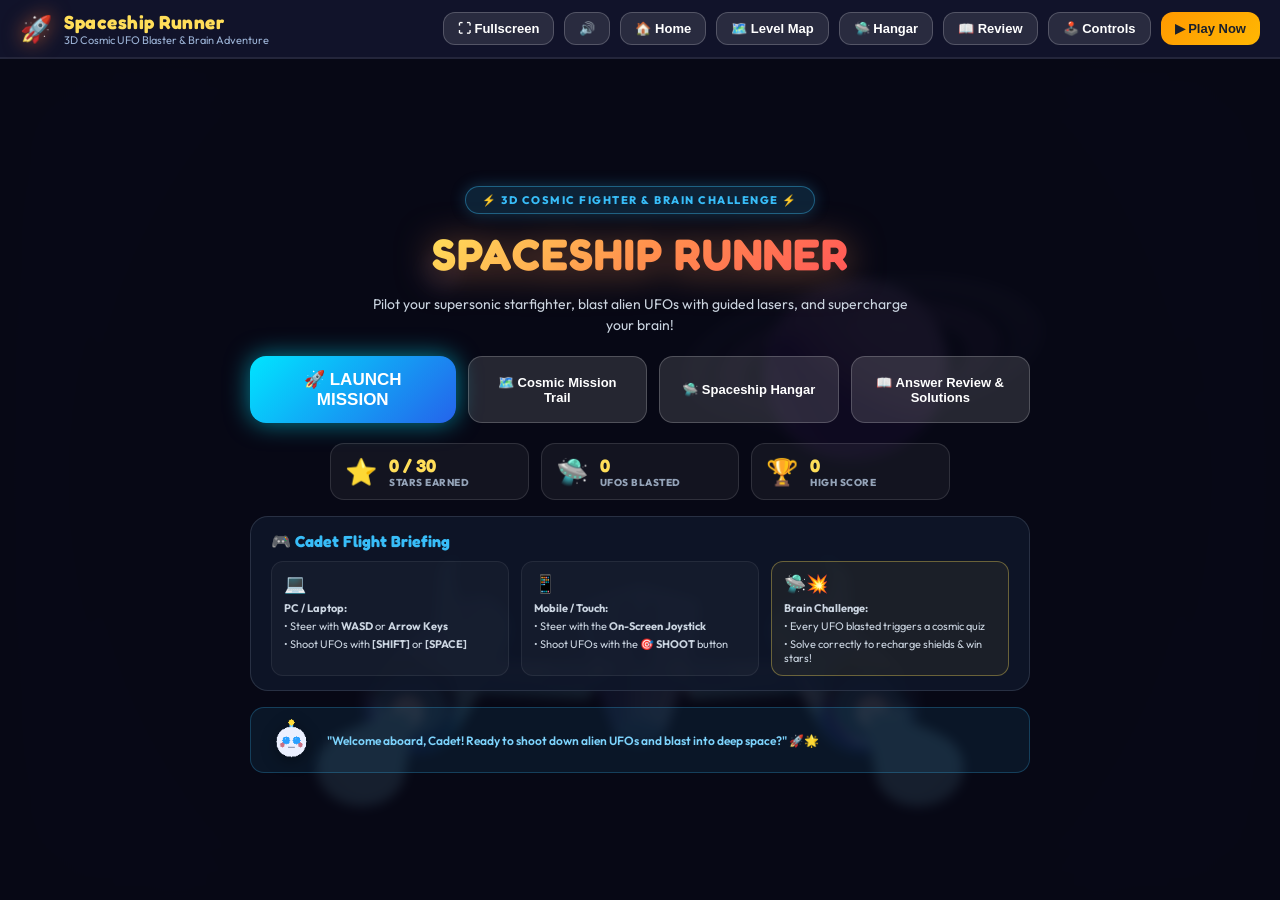
==== commit ea4595b9: "Make game full screen and restrict UFO shooting strictly to Shift button" ====
--- a/WebPreview/index.html
+++ b/WebPreview/index.html
@@ -21,6 +21,7 @@
         </div>
       </div>
       <div class="header-actions">
+        <button id="btn-fullscreen-toggle" class="icon-btn" title="Toggle Fullscreen Mode">⛶ Fullscreen</button>
         <button id="btn-sound-toggle" class="icon-btn" title="Toggle Sound">🔊</button>
         <button id="btn-home-nav" class="nav-btn" title="Main Menu / Start Screen">🏠 Home</button>
         <button id="btn-map-nav" class="nav-btn" title="Cosmic Mission Trail">🗺️ Level Map</button>
@@ -183,7 +184,7 @@
         <div class="controls-hint" id="hud-controls-hint">
           <span>⌨️ Steer: WASD / Arrows / Touch</span>
           <span>•</span>
-          <span>🔫 Shoot UFO: Press [SHIFT] or Tap 🎯 SHOOT</span>
+          <span>🔫 Shoot UFO: Touch [SHIFT] Button</span>
         </div>
       </div>
 
@@ -199,9 +200,10 @@
 
         <!-- Shoot Button Area (Right) -->
         <div id="mobile-action-zone">
-          <button id="btn-mobile-shoot" class="mobile-dash-btn" title="Shoot UFO (Shift)">
+          <button id="btn-mobile-shoot" class="mobile-dash-btn" title="Shoot UFO (Shift Button)">
             <span class="dash-btn-icon">🎯</span>
             <span class="dash-btn-text">SHOOT</span>
+            <span class="dash-btn-sub">[SHIFT]</span>
           </button>
         </div>
       </div>
--- a/WebPreview/styles.css
+++ b/WebPreview/styles.css
@@ -19,27 +19,31 @@
   user-select: none;
 }
 
-body {
+html, body {
+  width: 100%;
+  height: 100%;
+  margin: 0;
+  padding: 0;
   background: #080914;
   color: #ffffff;
   font-family: var(--font-main);
-  min-height: 100vh;
-  display: flex;
-  align-items: center;
-  justify-content: center;
   overflow: hidden;
+  display: flex;
+  align-items: stretch;
+  justify-content: stretch;
 }
 
 #game-container {
-  width: 100%;
-  max-width: 1060px;
-  height: 98vh;
-  max-height: 700px;
-  margin: auto;
+  width: 100vw;
+  height: 100vh;
+  max-width: 100vw;
+  max-height: 100vh;
+  margin: 0;
+  padding: 0;
   background: var(--bg-dark);
-  border-radius: 20px;
-  box-shadow: 0 20px 60px rgba(0, 0, 0, 0.8), 0 0 40px rgba(70, 80, 200, 0.2);
-  border: 2px solid rgba(255, 255, 255, 0.1);
+  border-radius: 0;
+  box-shadow: none;
+  border: none;
   overflow: hidden;
   display: flex;
   flex-direction: column;
@@ -1623,6 +1627,14 @@
   margin-top: 2px;
 }
 
+.dash-btn-sub {
+  font-size: 8px;
+  font-weight: 700;
+  letter-spacing: 0.5px;
+  opacity: 0.9;
+  color: #ffde59;
+}
+
 .dash-btn-cooldown {
   position: absolute;
   inset: 0;
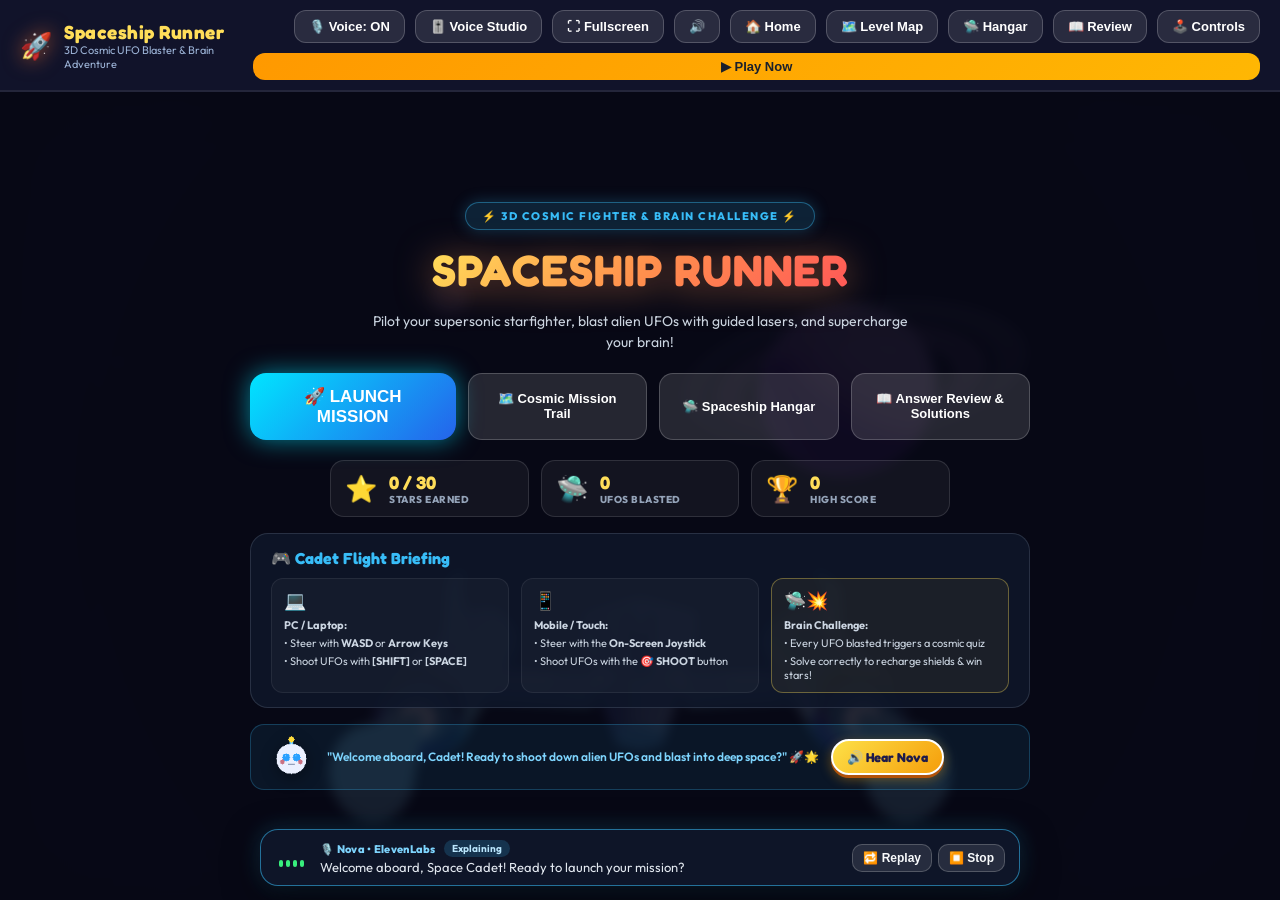
==== commit f7880f4a: "Add ElevenLabs realistic neural voice tutor, Voice Studio, and pre-generated MP3 pack" ====
--- a/WebPreview/index.html
+++ b/WebPreview/index.html
@@ -21,6 +21,8 @@
         </div>
       </div>
       <div class="header-actions">
+        <button id="btn-voice-toggle" class="icon-btn" title="Toggle ElevenLabs Realistic Voice">🎙️ Voice: ON</button>
+        <button id="btn-voice-studio" class="nav-btn" title="Open ElevenLabs Voice Studio">🎚️ Voice Studio</button>
         <button id="btn-fullscreen-toggle" class="icon-btn" title="Toggle Fullscreen Mode">⛶ Fullscreen</button>
         <button id="btn-sound-toggle" class="icon-btn" title="Toggle Sound">🔊</button>
         <button id="btn-home-nav" class="nav-btn" title="Main Menu / Start Screen">🏠 Home</button>
@@ -109,6 +111,7 @@
             <div class="start-mascot-speech">
               "Welcome aboard, Cadet! Ready to shoot down alien UFOs and blast into deep space?" 🚀🌟
             </div>
+            <button id="btn-start-listen" class="hint-btn listen-pill-btn" type="button">🔊 Hear Nova</button>
           </div>
         </div>
       </div>
@@ -122,6 +125,7 @@
           <p>Choose a galaxy zone to launch your spaceship, shoot UFOs, and play!</p>
           <div class="hero-actions" style="margin-top: 14px; display: flex; justify-content: center; gap: 12px; flex-wrap: wrap;">
             <button id="btn-quick-play" class="btn-primary" style="font-size: 15px; padding: 10px 24px; box-shadow: 0 0 25px rgba(56, 189, 248, 0.6); cursor: pointer;">🚀 QUICK PLAY</button>
+            <button id="btn-map-listen" class="btn-secondary" style="font-size: 13px; padding: 10px 18px; cursor: pointer;" type="button">🎙️ Hear Briefing</button>
             <button id="btn-map-to-start" class="btn-secondary" style="font-size: 13px; padding: 10px 18px; cursor: pointer;">🏠 Main Menu</button>
             <button id="btn-map-to-hangar" class="btn-secondary" style="font-size: 13px; padding: 10px 18px; cursor: pointer;">🛸 Hangar & Skins</button>
             <button id="btn-map-to-review" class="btn-secondary" style="font-size: 13px; padding: 10px 18px; cursor: pointer;">📖 Review Solutions</button>
@@ -240,6 +244,7 @@
             <div class="mascot-bubble" id="q-mascot-speech">
               Awesome shot! Pick the right answer to power up your spaceship! 🚀✨
             </div>
+            <button id="btn-q-listen" class="hint-btn listen-pill-btn" type="button">🔊 Read Aloud</button>
             <button id="btn-hint" class="hint-btn">💡 Magic Hint</button>
           </div>
           <div id="q-hint-box" class="hint-box hidden"></div>
@@ -254,6 +259,7 @@
           <div class="learn-header">
             <span class="learn-icon">💡</span>
             <h3>Not quite — let's learn this together!</h3>
+            <button id="btn-learn-listen" class="hint-btn listen-pill-btn" type="button" style="margin-left: auto;">🔊 Explain Aloud</button>
           </div>
 
           <div class="learn-question-restated" id="learn-q-restated">
@@ -307,7 +313,10 @@
                 <p>Study question breakdowns and step-by-step solutions to master every cosmic zone!</p>
               </div>
             </div>
-            <button id="btn-close-review-x" class="close-card-btn" title="Close Review">✕</button>
+            <div style="display: flex; align-items: center; gap: 8px;">
+              <button id="btn-review-stop-voice" class="hint-btn listen-pill-btn hidden" type="button">⏹️ Stop Voice</button>
+              <button id="btn-close-review-x" class="close-card-btn" title="Close Review">✕</button>
+            </div>
           </div>
 
           <!-- Level Selector Bar for Questions -->
@@ -370,6 +379,7 @@
 
           <div class="complete-actions">
             <button id="btn-next-level" class="btn-primary">Next Level 🚀</button>
+            <button id="btn-complete-listen" class="btn-secondary" type="button">🔊 Hear Report</button>
             <button id="btn-complete-review" class="btn-primary" style="background: linear-gradient(135deg, #10b981 0%, #059669 100%);">📖 Review Level Solutions</button>
             <button id="btn-replay-level" class="btn-secondary">Replay 🔄</button>
             <button id="btn-complete-map" class="btn-secondary">Level Map 🗺️</button>
@@ -408,6 +418,7 @@
 
           <div class="learn-actions" style="margin-top: 10px; display: flex; gap: 12px; justify-content: center; flex-wrap: wrap;">
             <button id="btn-gameover-retry" class="btn-primary" style="font-size: 15px; padding: 12px 24px;">🔄 Recharge & Try Again</button>
+            <button id="btn-gameover-listen" class="btn-secondary" style="font-size: 14px; padding: 12px 20px;" type="button">🔊 Hear Nova</button>
             <button id="btn-gameover-review" class="btn-secondary" style="font-size: 14px; padding: 12px 20px;">📖 Review Questions</button>
             <button id="btn-gameover-map" class="btn-secondary" style="font-size: 14px; padding: 12px 20px;">🗺️ Choose Level</button>
             <button id="btn-gameover-home" class="btn-secondary" style="font-size: 14px; padding: 12px 20px;">🏠 Main Menu</button>
@@ -500,10 +511,119 @@
         </div>
       </div>
 
+      <!-- =========================================================
+           9. FLOATING ELEVENLABS NOVA TUTOR VOICE BAR
+           ========================================================= -->
+      <div id="voice-tutor-bar" class="voice-tutor-bar hidden" aria-live="polite">
+        <div class="voice-wave" id="voice-wave-indicator" aria-hidden="true">
+          <span></span><span></span><span></span><span></span>
+        </div>
+        <div class="voice-bar-content">
+          <div class="voice-bar-meta">
+            <span class="voice-speaker-pill" id="voice-speaker-label">🎙️ Nova • ElevenLabs</span>
+            <span class="voice-status-badge" id="voice-status-badge">Ready</span>
+          </div>
+          <p class="voice-subtitle-text" id="voice-subtitle-text">Realistic voice tutor ready.</p>
+        </div>
+        <div class="voice-bar-controls">
+          <button id="btn-voice-setup-quick" class="voice-mini-btn accent hidden" type="button">🔑 Setup Key</button>
+          <button id="btn-voice-replay" class="voice-mini-btn" type="button" title="Replay last explanation">🔁 Replay</button>
+          <button id="btn-voice-stop" class="voice-mini-btn" type="button" title="Stop voice">⏹️ Stop</button>
+        </div>
+      </div>
+
+      <!-- =========================================================
+           10. ELEVENLABS REALISTIC VOICE STUDIO MODAL
+           ========================================================= -->
+      <div id="voice-studio-modal" class="screen-view hidden modal-center" role="dialog" aria-modal="true" aria-labelledby="voice-studio-title">
+        <div class="modal-card voice-studio-card">
+          <div class="skin-header">
+            <div class="skin-title-wrap">
+              <span class="hangar-icon">🎙️</span>
+              <div>
+                <h3 id="voice-studio-title">ElevenLabs Realistic Voice Studio</h3>
+                <p>Configure neural voices, models, and automatic explanations — zero robotic speech!</p>
+              </div>
+            </div>
+            <button id="btn-close-voice-x" class="close-card-btn" title="Close Voice Studio" type="button">✕</button>
+          </div>
+
+          <div id="voice-connection-banner" class="voice-connection-banner">
+            <span id="voice-connection-icon">🔑</span>
+            <span id="voice-connection-text">Checking ElevenLabs connection...</span>
+          </div>
+
+          <div class="voice-section">
+            <label class="voice-field-label" for="voice-api-key-input">ElevenLabs API Key (`xi-api-key`)</label>
+            <div class="voice-key-row">
+              <input id="voice-api-key-input" type="password" autocomplete="off" spellcheck="false" placeholder="Paste sk_... API key (saved only in your browser)" />
+              <button id="btn-voice-key-toggle" class="btn-secondary voice-compact-btn" type="button">👁️ Show</button>
+              <button id="btn-voice-key-save" class="btn-primary voice-compact-btn" type="button">💾 Save Key</button>
+              <button id="btn-voice-key-clear" class="btn-secondary voice-compact-btn" type="button">Clear</button>
+            </div>
+            <p class="voice-privacy-note">Stored strictly in your browser's localStorage (or local server <code>.env</code>) — never uploaded or committed to GitHub.</p>
+          </div>
+
+          <div class="voice-section">
+            <div class="voice-section-header">
+              <span class="voice-field-label">Realistic Tutor Voice</span>
+              <button id="btn-load-account-voices" class="btn-secondary voice-compact-btn" type="button">🔄 Load My ElevenLabs Voices</button>
+            </div>
+            <div id="voice-presets-grid" class="voice-presets-grid">
+              <!-- Populated dynamically by voice.js / game3d.js -->
+            </div>
+            <div id="voice-custom-picker-wrap" class="voice-custom-picker hidden">
+              <label class="voice-field-label" for="voice-custom-select">Your ElevenLabs Account Voices:</label>
+              <select id="voice-custom-select"></select>
+            </div>
+          </div>
+
+          <div class="voice-two-col">
+            <div class="voice-section">
+              <label class="voice-field-label" for="voice-model-select">ElevenLabs Neural Model</label>
+              <select id="voice-model-select">
+                <option value="eleven_multilingual_v2">Multilingual v2 (Richest Realistic Voice)</option>
+                <option value="eleven_flash_v2_5">Flash v2.5 (Fastest Low Latency)</option>
+              </select>
+            </div>
+
+            <div class="voice-section">
+              <label class="voice-field-label" for="voice-speed-range">Tutor Speaking Speed: <strong id="voice-speed-val">1.00x</strong></label>
+              <input id="voice-speed-range" type="range" min="0.85" max="1.25" step="0.05" value="1.00" />
+            </div>
+          </div>
+
+          <div class="voice-section">
+            <span class="voice-field-label">Automatic Explanations</span>
+            <div class="voice-toggles-grid">
+              <label class="voice-toggle-item">
+                <input type="checkbox" id="chk-auto-questions" checked />
+                <span>Auto-read Quiz Questions & Magic Hints</span>
+              </label>
+              <label class="voice-toggle-item">
+                <input type="checkbox" id="chk-auto-solutions" checked />
+                <span>Auto-explain Step-by-Step Solutions (Let's Learn)</span>
+              </label>
+              <label class="voice-toggle-item">
+                <input type="checkbox" id="chk-auto-screens" checked />
+                <span>Auto-narrate Mission Intros, Accuracy Reports & Game Over</span>
+              </label>
+            </div>
+          </div>
+
+          <div class="voice-studio-footer">
+            <button id="btn-voice-test" class="btn-primary" type="button">🎵 Test Nova's Voice</button>
+            <button id="btn-voice-clear-cache" class="btn-secondary" type="button">🗑️ Clear Audio Cache (<span id="voice-cache-count">0</span>)</button>
+            <button id="btn-close-voice-done" class="btn-success" type="button">✓ Done & Continue</button>
+          </div>
+        </div>
+      </div>
+
     </div>
   </div>
 
   <script src="three.min.js"></script>
+  <script src="voice.js"></script>
   <script src="game3d.js"></script>
 </body>
 </html>
--- a/WebPreview/styles.css
+++ b/WebPreview/styles.css
@@ -1732,3 +1732,350 @@
     height: 38px;
   }
 }
+
+/* =========================================================
+   ELEVENLABS VOICE TUTOR BAR & STUDIO STYLES
+   ========================================================= */
+input, textarea, select {
+  user-select: text;
+}
+
+.header-actions {
+  flex-wrap: wrap;
+  justify-content: flex-end;
+}
+
+.listen-pill-btn {
+  display: inline-flex;
+  align-items: center;
+  gap: 6px;
+  white-space: nowrap;
+}
+
+.review-explain-btn {
+  margin-left: auto;
+  background: linear-gradient(135deg, rgba(16, 185, 129, 0.22), rgba(56, 189, 248, 0.22));
+  border: 1px solid rgba(56, 239, 125, 0.45);
+  color: #a7f3d0;
+  padding: 6px 12px;
+  border-radius: 10px;
+  font-size: 12px;
+  font-weight: 700;
+  cursor: pointer;
+  transition: transform 0.15s ease, background 0.15s ease;
+}
+
+.review-explain-btn:hover {
+  transform: translateY(-1px);
+  background: linear-gradient(135deg, rgba(16, 185, 129, 0.38), rgba(56, 189, 248, 0.35));
+  color: #ffffff;
+}
+
+.voice-tutor-bar {
+  position: fixed;
+  left: 50%;
+  bottom: 14px;
+  transform: translateX(-50%);
+  z-index: 95;
+  display: flex;
+  align-items: center;
+  gap: 12px;
+  width: min(760px, calc(100vw - 24px));
+  padding: 10px 14px;
+  border-radius: 18px;
+  background: rgba(15, 23, 42, 0.94);
+  backdrop-filter: blur(14px);
+  border: 1.5px solid rgba(56, 189, 248, 0.55);
+  box-shadow: 0 10px 35px rgba(0, 0, 0, 0.55), 0 0 22px rgba(56, 189, 248, 0.22);
+}
+
+.voice-tutor-bar.hidden {
+  display: none !important;
+}
+
+.voice-wave {
+  display: flex;
+  align-items: flex-end;
+  gap: 3px;
+  height: 22px;
+  padding: 2px 4px;
+  flex-shrink: 0;
+}
+
+.voice-wave span {
+  width: 4px;
+  height: 7px;
+  border-radius: 3px;
+  background: #38bdf8;
+  transition: height 0.2s ease;
+}
+
+.voice-wave.speaking span {
+  background: #38ef7d;
+  animation: voiceWavePulse 0.75s ease-in-out infinite;
+}
+
+.voice-wave.speaking span:nth-child(2) { animation-delay: 0.12s; }
+.voice-wave.speaking span:nth-child(3) { animation-delay: 0.24s; }
+.voice-wave.speaking span:nth-child(4) { animation-delay: 0.36s; }
+
+@keyframes voiceWavePulse {
+  0%, 100% { height: 6px; opacity: 0.65; }
+  50% { height: 22px; opacity: 1; }
+}
+
+.voice-bar-content {
+  flex: 1;
+  min-width: 0;
+}
+
+.voice-bar-meta {
+  display: flex;
+  align-items: center;
+  gap: 8px;
+  margin-bottom: 2px;
+}
+
+.voice-speaker-pill {
+  font-size: 11px;
+  font-weight: 800;
+  color: #7dd3fc;
+  letter-spacing: 0.3px;
+}
+
+.voice-status-badge {
+  font-size: 10px;
+  font-weight: 700;
+  padding: 2px 8px;
+  border-radius: 999px;
+  background: rgba(56, 189, 248, 0.18);
+  color: #bae6fd;
+}
+
+.voice-status-badge.is-warn {
+  background: rgba(251, 191, 36, 0.2);
+  color: #fde68a;
+}
+
+.voice-status-badge.is-error {
+  background: rgba(248, 113, 113, 0.22);
+  color: #fecaca;
+}
+
+.voice-subtitle-text {
+  font-size: 13px;
+  color: #e2e8f0;
+  white-space: nowrap;
+  overflow: hidden;
+  text-overflow: ellipsis;
+}
+
+.voice-bar-controls {
+  display: flex;
+  align-items: center;
+  gap: 6px;
+  flex-shrink: 0;
+}
+
+.voice-mini-btn {
+  background: rgba(255, 255, 255, 0.1);
+  border: 1px solid rgba(255, 255, 255, 0.2);
+  color: #f8fafc;
+  padding: 6px 10px;
+  border-radius: 10px;
+  font-size: 12px;
+  font-weight: 700;
+  cursor: pointer;
+}
+
+.voice-mini-btn:hover {
+  background: rgba(255, 255, 255, 0.2);
+}
+
+.voice-mini-btn.accent {
+  background: linear-gradient(135deg, #f59e0b, #ea580c);
+  border-color: rgba(253, 224, 71, 0.65);
+  color: #ffffff;
+}
+
+.voice-studio-card {
+  width: min(760px, 95vw) !important;
+  max-height: 88vh;
+  overflow-y: auto;
+  display: flex;
+  flex-direction: column;
+  gap: 14px;
+}
+
+.voice-connection-banner {
+  display: flex;
+  align-items: center;
+  gap: 10px;
+  padding: 10px 14px;
+  border-radius: 12px;
+  background: rgba(30, 41, 59, 0.85);
+  border: 1px solid rgba(148, 163, 184, 0.35);
+  font-size: 13px;
+  font-weight: 600;
+  color: #e2e8f0;
+}
+
+.voice-connection-banner.is-connected {
+  background: rgba(16, 185, 129, 0.16);
+  border-color: rgba(52, 211, 153, 0.55);
+  color: #a7f3d0;
+}
+
+.voice-section {
+  display: flex;
+  flex-direction: column;
+  gap: 8px;
+}
+
+.voice-section-header {
+  display: flex;
+  align-items: center;
+  justify-content: space-between;
+  gap: 10px;
+  flex-wrap: wrap;
+}
+
+.voice-field-label {
+  font-size: 13px;
+  font-weight: 700;
+  color: #cbd5e1;
+}
+
+.voice-key-row {
+  display: flex;
+  gap: 8px;
+  flex-wrap: wrap;
+}
+
+.voice-key-row input,
+.voice-studio-card select {
+  flex: 1;
+  min-width: 200px;
+  background: rgba(15, 23, 42, 0.9);
+  border: 1px solid rgba(148, 163, 184, 0.4);
+  color: #ffffff;
+  border-radius: 10px;
+  padding: 9px 12px;
+  font-size: 13px;
+  font-family: var(--font-main);
+}
+
+.voice-compact-btn {
+  padding: 8px 12px !important;
+  font-size: 12px !important;
+}
+
+.voice-privacy-note {
+  font-size: 11.5px;
+  color: #94a3b8;
+  line-height: 1.4;
+}
+
+.voice-presets-grid {
+  display: grid;
+  grid-template-columns: repeat(auto-fit, minmax(165px, 1fr));
+  gap: 10px;
+}
+
+.voice-preset-card {
+  text-align: left;
+  background: rgba(255, 255, 255, 0.06);
+  border: 1.5px solid rgba(255, 255, 255, 0.14);
+  border-radius: 14px;
+  padding: 10px 12px;
+  color: #f8fafc;
+  cursor: pointer;
+  transition: border-color 0.18s ease, background 0.18s ease, transform 0.15s ease;
+}
+
+.voice-preset-card:hover {
+  transform: translateY(-1px);
+  border-color: rgba(56, 189, 248, 0.65);
+}
+
+.voice-preset-card.active {
+  background: rgba(56, 189, 248, 0.18);
+  border-color: #38bdf8;
+  box-shadow: 0 0 18px rgba(56, 189, 248, 0.25);
+}
+
+.voice-preset-top {
+  display: flex;
+  justify-content: space-between;
+  align-items: center;
+  gap: 6px;
+  margin-bottom: 4px;
+}
+
+.voice-preset-name {
+  font-weight: 700;
+  font-size: 13.5px;
+}
+
+.voice-preset-badge {
+  font-size: 10px;
+  font-weight: 700;
+  padding: 2px 7px;
+  border-radius: 999px;
+  background: rgba(255, 204, 0, 0.2);
+  color: #fde047;
+}
+
+.voice-preset-desc {
+  font-size: 11.5px;
+  color: #cbd5e1;
+  line-height: 1.35;
+}
+
+.voice-two-col {
+  display: grid;
+  grid-template-columns: 1fr 1fr;
+  gap: 12px;
+}
+
+.voice-toggles-grid {
+  display: flex;
+  flex-direction: column;
+  gap: 8px;
+}
+
+.voice-toggle-item {
+  display: flex;
+  align-items: center;
+  gap: 10px;
+  font-size: 13px;
+  color: #e2e8f0;
+  cursor: pointer;
+}
+
+.voice-toggle-item input {
+  width: 16px;
+  height: 16px;
+  accent-color: #38bdf8;
+}
+
+.voice-studio-footer {
+  display: flex;
+  justify-content: flex-end;
+  gap: 10px;
+  flex-wrap: wrap;
+  padding-top: 6px;
+  border-top: 1px solid rgba(255, 255, 255, 0.1);
+}
+
+@media (max-width: 680px) {
+  .voice-two-col {
+    grid-template-columns: 1fr;
+  }
+
+  .voice-tutor-bar {
+    flex-wrap: wrap;
+    bottom: 8px;
+  }
+}
+
